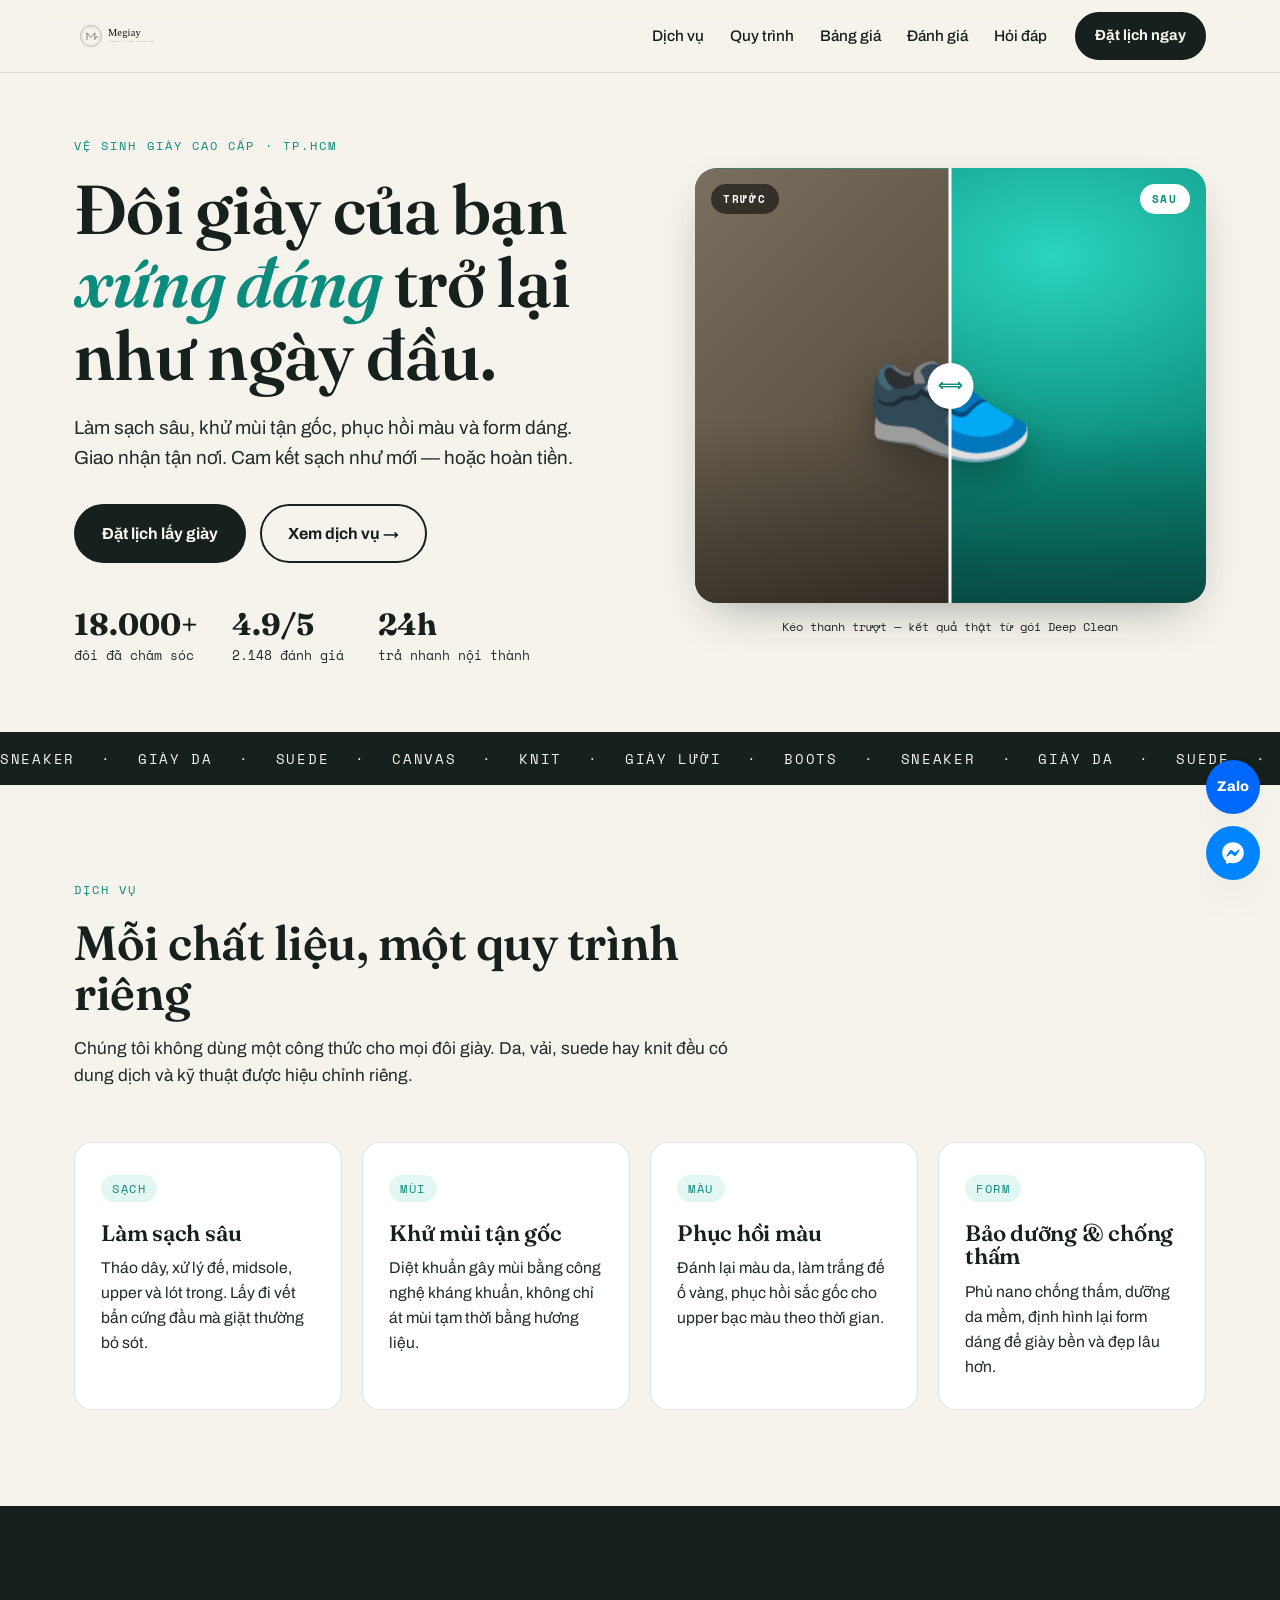
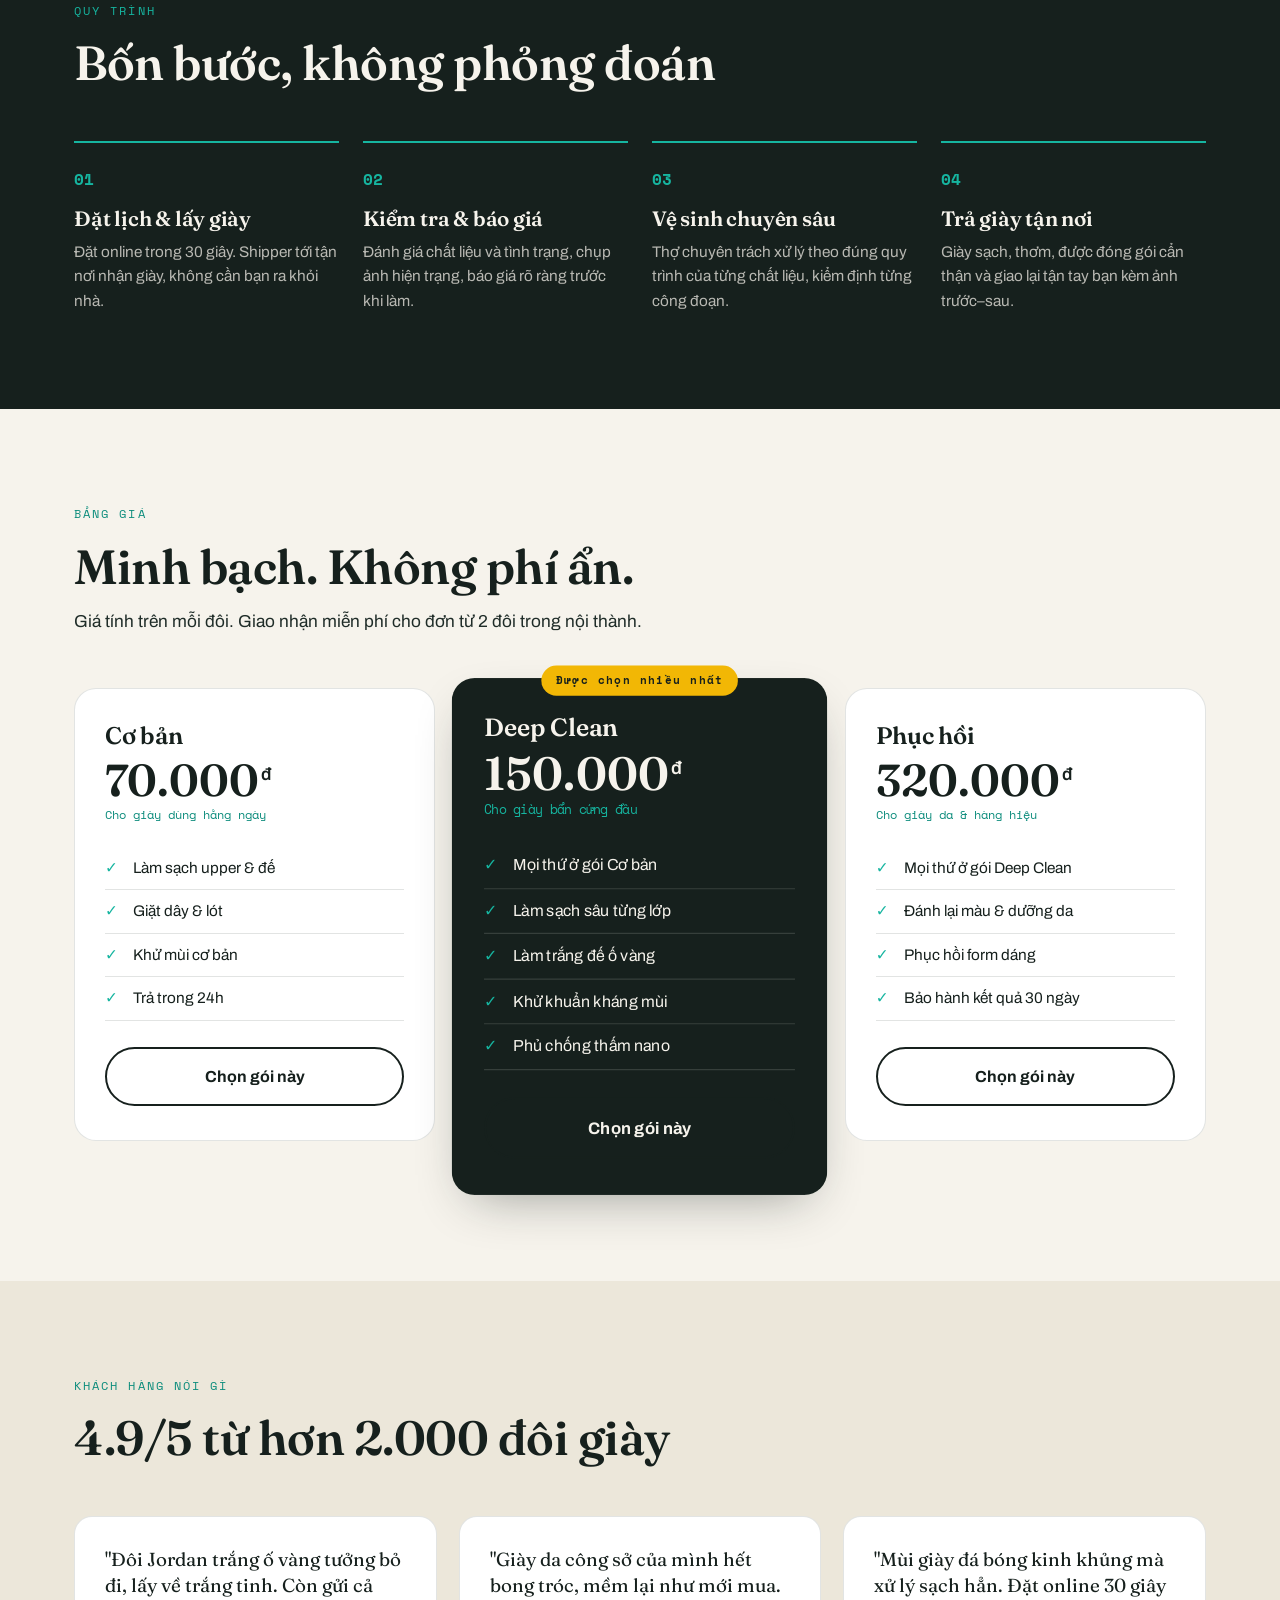
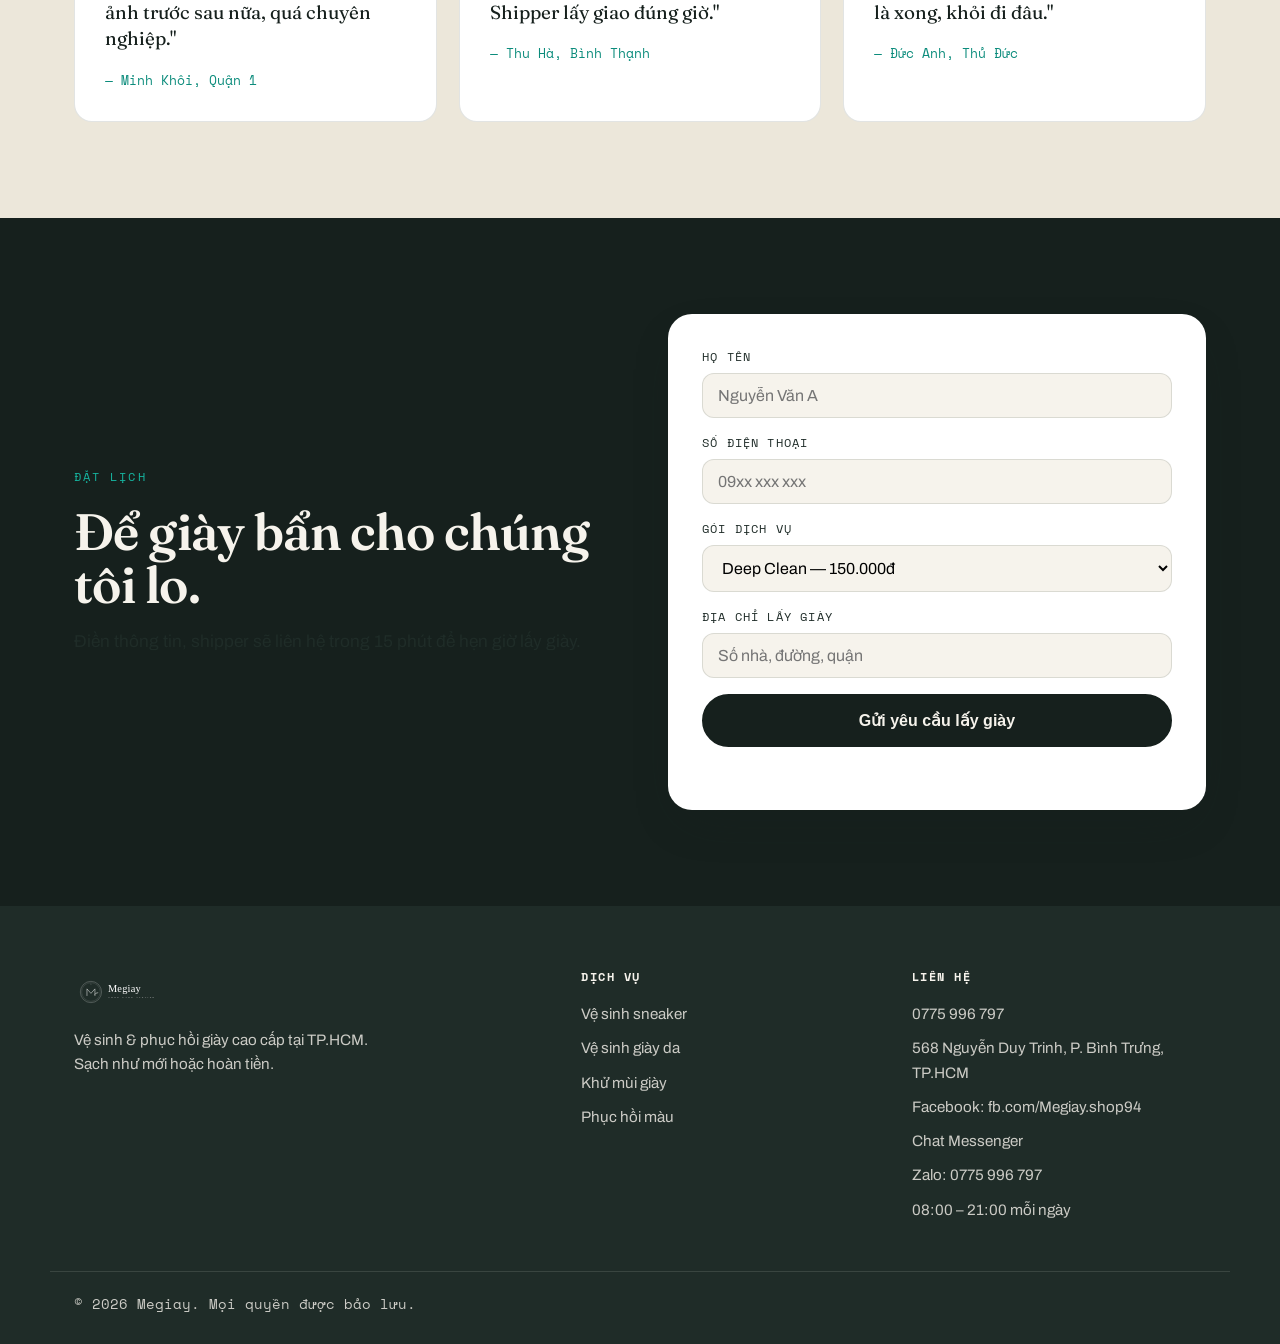
==== index.html @ 6dc3ee43 "Add GA4 tracking with contact and lead events" ====
<!DOCTYPE html>
<html lang="vi">
<head>
<meta charset="UTF-8">
<meta name="viewport" content="width=device-width, initial-scale=1.0">

<!-- Google Analytics 4 -->
<script async src="https://www.googletagmanager.com/gtag/js?id=G-E467NPGTGD"></script>
<script>
  window.dataLayer = window.dataLayer || [];
  function gtag(){dataLayer.push(arguments);}
  gtag('js', new Date());
  gtag('config', 'G-E467NPGTGD');
</script>

<!-- Primary SEO -->
<title>Megiay — Dịch Vụ Vệ Sinh Giày Cao Cấp tại TP.HCM | Sạch Như Mới</title>
<meta name="description" content="Dịch vụ vệ sinh giày sneaker, giày da, giày lười chuyên nghiệp tại TP.HCM. Làm sạch sâu, khử mùi, phục hồi màu, bảo dưỡng. Nhận giao tận nơi, cam kết sạch như mới hoặc hoàn tiền.">
<meta name="keywords" content="vệ sinh giày, giặt giày, vệ sinh giày sneaker, làm sạch giày da, vệ sinh giày tphcm, giặt giày tận nơi, phục hồi giày, khử mùi giày">
<meta name="robots" content="index, follow, max-image-preview:large">
<meta name="author" content="Megiay">
<link rel="canonical" href="https://megiay.vn/">
<link rel="icon" type="image/png" sizes="32x32" href="favicon-32.png">
<link rel="apple-touch-icon" sizes="180x180" href="favicon-180.png">

<!-- Open Graph -->
<meta property="og:type" content="website">
<meta property="og:locale" content="vi_VN">
<meta property="og:site_name" content="Megiay">
<meta property="og:title" content="Megiay — Vệ Sinh Giày Cao Cấp tại TP.HCM">
<meta property="og:description" content="Làm sạch sâu, khử mùi, phục hồi màu giày. Nhận & giao tận nơi. Cam kết sạch như mới hoặc hoàn tiền.">
<meta property="og:url" content="https://megiay.vn/">
<meta property="og:image" content="https://megiay.vn/images/og-cover.jpg">

<!-- Twitter -->
<meta name="twitter:card" content="summary_large_image">
<meta name="twitter:title" content="Megiay — Vệ Sinh Giày Cao Cấp">
<meta name="twitter:description" content="Làm sạch sâu, khử mùi, phục hồi màu giày tại TP.HCM. Sạch như mới hoặc hoàn tiền.">

<link rel="preconnect" href="https://fonts.googleapis.com">
<link rel="preconnect" href="https://fonts.gstatic.com" crossorigin>
<link href="https://fonts.googleapis.com/css2?family=Archivo:wght@400;500;600;700;800;900&family=Fraunces:opsz,wght@9..144,400;9..144,500;9..144,600;9..144,700&family=Space+Mono:wght@400;700&display=swap" rel="stylesheet">
<link rel="stylesheet" href="assets/css/style.css">

<!-- Structured Data: LocalBusiness -->
<script type="application/ld+json">
{
  "@context": "https://schema.org",
  "@type": "LocalBusiness",
  "name": "Megiay",
  "image": "https://megiay.vn/images/og-cover.jpg",
  "description": "Dịch vụ vệ sinh, làm sạch và phục hồi giày sneaker, giày da chuyên nghiệp tại TP.HCM.",
  "@id": "https://megiay.vn/",
  "url": "https://megiay.vn/",
  "telephone": "+84775996797",
  "priceRange": "₫₫",
  "address": {
    "@type": "PostalAddress",
    "streetAddress": "568 Nguyễn Duy Trinh, Phường Bình Trưng",
    "addressLocality": "TP. Hồ Chí Minh",
    "addressCountry": "VN"
  },
  "geo": { "@type": "GeoCoordinates", "latitude": 10.787894, "longitude": 106.776201 },
  "hasMap": "https://www.google.com/maps?q=10.787894,106.776201",
  "sameAs": ["https://www.facebook.com/Megiay.shop94", "https://zalo.me/0775996797"],
  "openingHoursSpecification": {
    "@type": "OpeningHoursSpecification",
    "dayOfWeek": ["Monday","Tuesday","Wednesday","Thursday","Friday","Saturday","Sunday"],
    "opens": "08:00", "closes": "21:00"
  },
  "aggregateRating": { "@type": "AggregateRating", "ratingValue": "4.9", "reviewCount": "2148" }
}
</script>
<!-- Structured Data: Services -->
<script type="application/ld+json">
{
  "@context": "https://schema.org",
  "@type": "Service",
  "serviceType": "Vệ sinh giày",
  "provider": { "@type": "LocalBusiness", "name": "Megiay" },
  "areaServed": { "@type": "City", "name": "TP. Hồ Chí Minh" },
  "hasOfferCatalog": {
    "@type": "OfferCatalog",
    "name": "Bảng dịch vụ vệ sinh giày",
    "itemListElement": [
      { "@type": "Offer", "itemOffered": { "@type": "Service", "name": "Vệ sinh cơ bản" }, "price": "70000", "priceCurrency": "VND" },
      { "@type": "Offer", "itemOffered": { "@type": "Service", "name": "Làm sạch sâu (Deep Clean)" }, "price": "150000", "priceCurrency": "VND" },
      { "@type": "Offer", "itemOffered": { "@type": "Service", "name": "Phục hồi & bảo dưỡng" }, "price": "320000", "priceCurrency": "VND" }
    ]
  }
}
</script>
<!-- Structured Data: FAQ -->
<script type="application/ld+json">
{
  "@context": "https://schema.org",
  "@type": "FAQPage",
  "mainEntity": [
    { "@type": "Question", "name": "Vệ sinh một đôi giày mất bao lâu?", "acceptedAnswer": { "@type": "Answer", "text": "Gói cơ bản hoàn thành trong 24 giờ. Làm sạch sâu và phục hồi cần 48–72 giờ tùy tình trạng giày." } },
    { "@type": "Question", "name": "Có nhận giao tận nơi không?", "acceptedAnswer": { "@type": "Answer", "text": "Có. Chúng tôi nhận và giao tận nơi trong nội thành TP.HCM, miễn phí cho đơn từ 2 đôi." } },
    { "@type": "Question", "name": "Giày da và giày vải có làm được không?", "acceptedAnswer": { "@type": "Answer", "text": "Được. Mỗi chất liệu có quy trình và dung dịch riêng: da, lộn, vải canvas, suede, knit." } }
  ]
}
</script>
</head>
<body>

<a class="skip-link" href="#main">Bỏ qua tới nội dung chính</a>

<header class="nav" id="top">
  <div class="wrap nav__inner">
    <a href="#top" class="brand" aria-label="Megiay trang chủ">
      <img src="assets/logo/megiay-horizontal-transparent.svg" alt="Megiay" class="brand__logo">
    </a>
    <nav class="nav__links" aria-label="Điều hướng chính">
      <a href="#services">Dịch vụ</a>
      <a href="#process">Quy trình</a>
      <a href="#pricing">Bảng giá</a>
      <a href="#reviews">Đánh giá</a>
      <a href="#faq">Hỏi đáp</a>
    </nav>
    <a href="#book" class="btn btn--sm">Đặt lịch ngay</a>
  </div>
</header>

<main id="main">

<!-- HERO -->
<section class="hero">
  <div class="wrap hero__grid">
    <div class="hero__copy">
      <p class="eyebrow">Vệ sinh giày cao cấp · TP.HCM</p>
      <h1>Đôi giày của bạn<br><em>xứng đáng</em> trở lại<br>như ngày đầu.</h1>
      <p class="lede">Làm sạch sâu, khử mùi tận gốc, phục hồi màu và form dáng. Giao nhận tận nơi. Cam kết sạch như mới — hoặc hoàn tiền.</p>
      <div class="hero__cta">
        <a href="#book" class="btn">Đặt lịch lấy giày</a>
        <a href="#services" class="btn btn--ghost">Xem dịch vụ →</a>
      </div>
      <ul class="hero__stats">
        <li><strong>18.000+</strong><span>đôi đã chăm sóc</span></li>
        <li><strong>4.9/5</strong><span>2.148 đánh giá</span></li>
        <li><strong>24h</strong><span>trả nhanh nội thành</span></li>
      </ul>
    </div>

    <figure class="ba" aria-label="So sánh giày trước và sau khi vệ sinh">
      <div class="ba__stage" id="ba">
        <div class="ba__after" aria-hidden="true"><span class="ba__tag ba__tag--after">SAU</span></div>
        <div class="ba__before" id="baBefore" aria-hidden="true"><span class="ba__tag ba__tag--before">TRƯỚC</span></div>
        <div class="ba__handle" id="baHandle"><span></span></div>
        <input class="ba__range" id="baRange" type="range" min="0" max="100" value="50" aria-label="Kéo để so sánh trước và sau">
      </div>
      <figcaption>Kéo thanh trượt — kết quả thật từ gói Deep Clean</figcaption>
    </figure>
  </div>
  <div class="marquee" aria-hidden="true">
    <div class="marquee__track">
      <span>SNEAKER</span><span>·</span><span>GIÀY DA</span><span>·</span><span>SUEDE</span><span>·</span><span>CANVAS</span><span>·</span><span>KNIT</span><span>·</span><span>GIÀY LƯỜI</span><span>·</span><span>BOOTS</span><span>·</span>
      <span>SNEAKER</span><span>·</span><span>GIÀY DA</span><span>·</span><span>SUEDE</span><span>·</span><span>CANVAS</span><span>·</span><span>KNIT</span><span>·</span><span>GIÀY LƯỜI</span><span>·</span><span>BOOTS</span><span>·</span>
    </div>
  </div>
</section>

<!-- SERVICES -->
<section class="block" id="services">
  <div class="wrap">
    <header class="block__head">
      <p class="eyebrow">Dịch vụ</p>
      <h2>Mỗi chất liệu, một quy trình riêng</h2>
      <p class="block__sub">Chúng tôi không dùng một công thức cho mọi đôi giày. Da, vải, suede hay knit đều có dung dịch và kỹ thuật được hiệu chỉnh riêng.</p>
    </header>
    <div class="cards">
      <article class="card">
        <span class="card__no">Sạch</span>
        <h3>Làm sạch sâu</h3>
        <p>Tháo dây, xử lý đế, midsole, upper và lót trong. Lấy đi vết bẩn cứng đầu mà giặt thường bỏ sót.</p>
      </article>
      <article class="card">
        <span class="card__no">Mùi</span>
        <h3>Khử mùi tận gốc</h3>
        <p>Diệt khuẩn gây mùi bằng công nghệ kháng khuẩn, không chỉ át mùi tạm thời bằng hương liệu.</p>
      </article>
      <article class="card">
        <span class="card__no">Màu</span>
        <h3>Phục hồi màu</h3>
        <p>Đánh lại màu da, làm trắng đế ố vàng, phục hồi sắc gốc cho upper bạc màu theo thời gian.</p>
      </article>
      <article class="card">
        <span class="card__no">Form</span>
        <h3>Bảo dưỡng & chống thấm</h3>
        <p>Phủ nano chống thấm, dưỡng da mềm, định hình lại form dáng để giày bền và đẹp lâu hơn.</p>
      </article>
    </div>
  </div>
</section>

<!-- PROCESS -->
<section class="block block--ink" id="process">
  <div class="wrap">
    <header class="block__head">
      <p class="eyebrow eyebrow--light">Quy trình</p>
      <h2>Bốn bước, không phỏng đoán</h2>
    </header>
    <ol class="steps">
      <li class="step"><span class="step__n">01</span><h3>Đặt lịch & lấy giày</h3><p>Đặt online trong 30 giây. Shipper tới tận nơi nhận giày, không cần bạn ra khỏi nhà.</p></li>
      <li class="step"><span class="step__n">02</span><h3>Kiểm tra & báo giá</h3><p>Đánh giá chất liệu và tình trạng, chụp ảnh hiện trạng, báo giá rõ ràng trước khi làm.</p></li>
      <li class="step"><span class="step__n">03</span><h3>Vệ sinh chuyên sâu</h3><p>Thợ chuyên trách xử lý theo đúng quy trình của từng chất liệu, kiểm định từng công đoạn.</p></li>
      <li class="step"><span class="step__n">04</span><h3>Trả giày tận nơi</h3><p>Giày sạch, thơm, được đóng gói cẩn thận và giao lại tận tay bạn kèm ảnh trước–sau.</p></li>
    </ol>
  </div>
</section>

<!-- PRICING -->
<section class="block" id="pricing">
  <div class="wrap">
    <header class="block__head">
      <p class="eyebrow">Bảng giá</p>
      <h2>Minh bạch. Không phí ẩn.</h2>
      <p class="block__sub">Giá tính trên mỗi đôi. Giao nhận miễn phí cho đơn từ 2 đôi trong nội thành.</p>
    </header>
    <div class="plans">
      <article class="plan">
        <h3>Cơ bản</h3>
        <p class="plan__price">70.000<span>đ</span></p>
        <p class="plan__for">Cho giày dùng hằng ngày</p>
        <ul>
          <li>Làm sạch upper & đế</li>
          <li>Giặt dây & lót</li>
          <li>Khử mùi cơ bản</li>
          <li>Trả trong 24h</li>
        </ul>
        <a href="#book" class="btn btn--ghost btn--full">Chọn gói này</a>
      </article>
      <article class="plan plan--featured">
        <span class="plan__badge">Được chọn nhiều nhất</span>
        <h3>Deep Clean</h3>
        <p class="plan__price">150.000<span>đ</span></p>
        <p class="plan__for">Cho giày bẩn cứng đầu</p>
        <ul>
          <li>Mọi thứ ở gói Cơ bản</li>
          <li>Làm sạch sâu từng lớp</li>
          <li>Làm trắng đế ố vàng</li>
          <li>Khử khuẩn kháng mùi</li>
          <li>Phủ chống thấm nano</li>
        </ul>
        <a href="#book" class="btn btn--full">Chọn gói này</a>
      </article>
      <article class="plan">
        <h3>Phục hồi</h3>
        <p class="plan__price">320.000<span>đ</span></p>
        <p class="plan__for">Cho giày da & hàng hiệu</p>
        <ul>
          <li>Mọi thứ ở gói Deep Clean</li>
          <li>Đánh lại màu & dưỡng da</li>
          <li>Phục hồi form dáng</li>
          <li>Bảo hành kết quả 30 ngày</li>
        </ul>
        <a href="#book" class="btn btn--ghost btn--full">Chọn gói này</a>
      </article>
    </div>
  </div>
</section>

<!-- REVIEWS -->
<section class="block block--soft" id="reviews">
  <div class="wrap">
    <header class="block__head">
      <p class="eyebrow">Khách hàng nói gì</p>
      <h2>4.9/5 từ hơn 2.000 đôi giày</h2>
    </header>
    <div class="quotes">
      <blockquote class="quote">
        <p>"Đôi Jordan trắng ố vàng tưởng bỏ đi, lấy về trắng tinh. Còn gửi cả ảnh trước sau nữa, quá chuyên nghiệp."</p>
        <footer>— Minh Khôi, Quận 1</footer>
      </blockquote>
      <blockquote class="quote">
        <p>"Giày da công sở của mình hết bong tróc, mềm lại như mới mua. Shipper lấy giao đúng giờ."</p>
        <footer>— Thu Hà, Bình Thạnh</footer>
      </blockquote>
      <blockquote class="quote">
        <p>"Mùi giày đá bóng kinh khủng mà xử lý sạch hẳn. Đặt online 30 giây là xong, khỏi đi đâu."</p>
        <footer>— Đức Anh, Thủ Đức</footer>
      </blockquote>
    </div>
  </div>
</section>

<!-- BOOK / CTA -->
<section class="block book" id="book">
  <div class="wrap book__inner">
    <div class="book__copy">
      <p class="eyebrow eyebrow--light">Đặt lịch</p>
      <h2>Để giày bẩn cho chúng tôi lo.</h2>
      <p class="block__sub">Điền thông tin, shipper sẽ liên hệ trong 15 phút để hẹn giờ lấy giày.</p>
    </div>
    <form class="book__form" id="bookForm" novalidate>
      <div class="field">
        <label for="name">Họ tên</label>
        <input id="name" name="name" type="text" required autocomplete="name" placeholder="Nguyễn Văn A">
      </div>
      <div class="field">
        <label for="phone">Số điện thoại</label>
        <input id="phone" name="phone" type="tel" required autocomplete="tel" placeholder="09xx xxx xxx">
      </div>
      <div class="field">
        <label for="service">Gói dịch vụ</label>
        <select id="service" name="service">
          <option>Cơ bản — 70.000đ</option>
          <option selected>Deep Clean — 150.000đ</option>
          <option>Phục hồi — 320.000đ</option>
          <option>Tư vấn thêm</option>
        </select>
      </div>
      <div class="field">
        <label for="addr">Địa chỉ lấy giày</label>
        <input id="addr" name="addr" type="text" autocomplete="street-address" placeholder="Số nhà, đường, quận">
      </div>
      <button class="btn btn--full" type="submit">Gửi yêu cầu lấy giày</button>
      <p class="book__note" id="formMsg" role="status"></p>
    </form>
  </div>
</section>

</main>

<footer class="foot">
  <div class="wrap foot__grid">
    <div>
      <a href="#top" class="brand brand--foot" aria-label="Megiay trang chủ">
        <img src="assets/logo/megiay-horizontal-dark-transparent.svg" alt="Megiay" class="brand__logo">
      </a>
      <p>Vệ sinh & phục hồi giày cao cấp tại TP.HCM. Sạch như mới hoặc hoàn tiền.</p>
    </div>
    <div>
      <h4>Dịch vụ</h4>
      <a href="#services">Vệ sinh sneaker</a>
      <a href="#services">Vệ sinh giày da</a>
      <a href="#services">Khử mùi giày</a>
      <a href="#services">Phục hồi màu</a>
    </div>
    <div>
      <h4>Liên hệ</h4>
      <a href="tel:+84775996797">0775 996 797</a>
      <a href="https://www.google.com/maps?q=10.787894,106.776201" target="_blank" rel="noopener">568 Nguyễn Duy Trinh, P. Bình Trưng, TP.HCM</a>
      <a href="https://www.facebook.com/Megiay.shop94" target="_blank" rel="noopener">Facebook: fb.com/Megiay.shop94</a>
      <a href="https://m.me/Megiay.shop94" target="_blank" rel="noopener">Chat Messenger</a>
      <a href="https://zalo.me/0775996797" target="_blank" rel="noopener">Zalo: 0775 996 797</a>
      <span class="foot__hours">08:00 – 21:00 mỗi ngày</span>
    </div>
  </div>
  <div class="wrap foot__bar"><p>© 2026 Megiay. Mọi quyền được bảo lưu.</p></div>
</footer>

<!-- Floating contact buttons -->
<div class="floats" aria-label="Kênh liên hệ nhanh">
  <a href="https://zalo.me/0775996797" class="float-btn float-btn--zalo" target="_blank" rel="noopener" aria-label="Chat với chúng tôi qua Zalo">
    <span class="float-btn__word" aria-hidden="true">Zalo</span>
  </a>
  <a href="https://m.me/Megiay.shop94" class="float-btn float-btn--msgr" target="_blank" rel="noopener" aria-label="Chat với chúng tôi qua Facebook Messenger">
    <svg viewBox="0 0 24 24" width="26" height="26" fill="currentColor" aria-hidden="true">
      <path d="M12 2C6.36 2 2 6.13 2 11.7c0 2.91 1.19 5.44 3.14 7.17.16.15.26.35.27.57l.05 1.78c.02.57.6.94 1.12.71l1.98-.87c.17-.08.36-.09.53-.04.91.25 1.88.38 2.91.38 5.64 0 10-4.13 10-9.7S17.64 2 12 2zm6 7.46-2.94 4.66c-.47.74-1.47.93-2.17.4l-2.34-1.75a.6.6 0 0 0-.72 0l-3.16 2.4c-.42.32-.97-.18-.69-.63l2.94-4.66c.47-.74 1.47-.93 2.17-.4l2.34 1.75c.21.16.51.16.72 0l3.16-2.4c.42-.32.97.18.69.63z"/>
    </svg>
  </a>
</div>

<script src="assets/js/main.js"></script>
</body>
</html>
---- assets/css/style.css ----
:root{
  --ink:#16201d;        /* deep pine ink */
  --ink-2:#1f2c28;
  --paper:#f6f3ec;      /* warm off-white */
  --paper-2:#ece7da;
  --foam:#16b5a0;       /* cleanser teal-green */
  --foam-deep:#0c8c7c;
  --citrus:#f2b705;     /* accent pop */
  --line:rgba(22,32,29,.12);
  --shadow:0 18px 50px -20px rgba(22,32,29,.45);
  --maxw:1180px;
}
*{box-sizing:border-box;margin:0;padding:0}
html{scroll-behavior:smooth}
body{
  background:var(--paper);color:var(--ink);
  font-family:"Archivo",system-ui,sans-serif;
  font-size:18px;line-height:1.6;-webkit-font-smoothing:antialiased;
}
h1,h2,h3,h4{font-family:"Fraunces",Georgia,serif;line-height:1.05;letter-spacing:-.01em;font-weight:600}
em{font-style:italic;color:var(--foam-deep)}
a{color:inherit;text-decoration:none}
.wrap{max-width:var(--maxw);margin:0 auto;padding:0 24px}
.eyebrow{font-family:"Space Mono",monospace;text-transform:uppercase;letter-spacing:.18em;font-size:.72rem;color:var(--foam-deep);margin-bottom:18px}
.eyebrow--light{color:var(--foam)}
.skip-link{position:absolute;left:-999px}
.skip-link:focus{left:16px;top:16px;background:var(--ink);color:#fff;padding:10px 16px;border-radius:8px;z-index:200}

/* Buttons */
.btn{display:inline-flex;align-items:center;justify-content:center;gap:.4em;
  background:var(--ink);color:var(--paper);font-weight:700;font-size:1rem;
  padding:15px 26px;border-radius:100px;border:2px solid var(--ink);cursor:pointer;
  transition:transform .15s ease,background .2s ease,color .2s ease}
.btn:hover{transform:translateY(-2px);background:var(--foam-deep);border-color:var(--foam-deep)}
.btn--ghost{background:transparent;color:var(--ink)}
.btn--ghost:hover{background:var(--ink);color:var(--paper);border-color:var(--ink)}
.btn--sm{padding:10px 18px;font-size:.92rem}
.btn--full{width:100%}
.btn:focus-visible,a:focus-visible,input:focus-visible,select:focus-visible{outline:3px solid var(--citrus);outline-offset:2px}

/* Nav */
.nav{position:sticky;top:0;z-index:100;background:rgba(246,243,236,.85);backdrop-filter:blur(12px);border-bottom:1px solid var(--line)}
.nav__inner{display:flex;align-items:center;gap:28px;height:72px}
.brand{font-family:"Fraunces",serif;font-weight:700;font-size:1.35rem;display:flex;align-items:center;gap:.4em}
.brand__logo{height:34px;width:auto;display:block}
.nav__links{display:flex;gap:26px;margin-left:auto;font-weight:500;font-size:.96rem}
.nav__links a{position:relative;padding:4px 0}
.nav__links a::after{content:"";position:absolute;left:0;bottom:-2px;width:0;height:2px;background:var(--foam);transition:width .25s}
.nav__links a:hover::after{width:100%}

/* Hero */
.hero{padding:64px 0 0;overflow:hidden}
.hero__grid{display:grid;grid-template-columns:1.05fr .95fr;gap:56px;align-items:center}
.hero h1{font-size:clamp(2.6rem,5.4vw,4.6rem);font-weight:600}
.lede{font-size:1.18rem;margin:22px 0 30px;max-width:46ch;color:var(--ink-2)}
.hero__cta{display:flex;gap:14px;flex-wrap:wrap}
.hero__stats{list-style:none;display:flex;gap:34px;margin-top:46px;flex-wrap:wrap}
.hero__stats strong{font-family:"Fraunces",serif;font-size:1.9rem;display:block;line-height:1}
.hero__stats span{font-size:.82rem;color:var(--ink-2);font-family:"Space Mono",monospace}

/* Before / After */
.ba{margin:0}
.ba__stage{position:relative;width:100%;aspect-ratio:4/3.4;border-radius:22px;overflow:hidden;box-shadow:var(--shadow);user-select:none}
.ba__before,.ba__after{position:absolute;inset:0;background-size:cover;background-position:center}
.ba__after{background:
  radial-gradient(120% 90% at 70% 20%,#2bd4bd 0%,#0c8c7c 55%,#0a6b60 100%);}
.ba__before{width:100%;clip-path:inset(0 50% 0 0);background:
  linear-gradient(135deg,#7a6f5e 0%,#534a3d 60%,#3a342b 100%)}
.ba__after::before,.ba__before::before{
  content:"";position:absolute;inset:auto 0 0 0;height:42%;
  background:linear-gradient(to top,rgba(0,0,0,.35),transparent)}
/* sneaker silhouette */
.ba__after::after,.ba__before::after{
  content:"👟";position:absolute;left:50%;top:50%;transform:translate(-50%,-50%);font-size:140px;filter:drop-shadow(0 14px 18px rgba(0,0,0,.3))}
.ba__before::after{filter:grayscale(.7) brightness(.7) drop-shadow(0 14px 18px rgba(0,0,0,.3))}
.ba__tag{position:absolute;top:16px;font-family:"Space Mono",monospace;font-size:.7rem;letter-spacing:.16em;padding:6px 12px;border-radius:100px;z-index:3;font-weight:700}
.ba__tag--before{left:16px;background:rgba(0,0,0,.55);color:#fff}
.ba__tag--after{right:16px;background:#fff;color:var(--foam-deep)}
.ba__handle{position:absolute;top:0;bottom:0;left:50%;width:3px;background:#fff;transform:translateX(-50%);z-index:4;pointer-events:none}
.ba__handle span{position:absolute;top:50%;left:50%;transform:translate(-50%,-50%);width:46px;height:46px;border-radius:50%;background:#fff;box-shadow:var(--shadow);display:grid;place-items:center}
.ba__handle span::before{content:"⟺";color:var(--foam-deep);font-size:1.1rem;font-weight:700}
.ba__range{position:absolute;inset:0;width:100%;height:100%;opacity:0;cursor:ew-resize;z-index:5}
.ba figcaption{margin-top:14px;font-family:"Space Mono",monospace;font-size:.78rem;color:var(--ink-2);text-align:center}

/* Marquee */
.marquee{margin-top:64px;border-top:1px solid var(--line);border-bottom:1px solid var(--line);background:var(--ink);color:var(--paper);overflow:hidden;padding:14px 0}
.marquee__track{display:flex;gap:26px;white-space:nowrap;font-family:"Space Mono",monospace;letter-spacing:.12em;font-size:.9rem;animation:scroll 26s linear infinite;width:max-content}
.marquee__track span{color:var(--paper)}
@keyframes scroll{to{transform:translateX(-50%)}}

/* Blocks */
.block{padding:96px 0}
.block--ink{background:var(--ink);color:var(--paper)}
.block--soft{background:var(--paper-2)}
.block__head{max-width:660px;margin-bottom:52px}
.block__head h2{font-size:clamp(2rem,3.8vw,3rem)}
.block__sub{margin-top:16px;color:var(--ink-2);font-size:1.08rem}
.block--ink .block__sub{color:rgba(246,243,236,.7)}

/* Service cards */
.cards{display:grid;grid-template-columns:repeat(4,1fr);gap:20px}
.card{background:#fff;border:1px solid var(--line);border-radius:18px;padding:30px 26px;transition:transform .2s,box-shadow .2s}
.card:hover{transform:translateY(-6px);box-shadow:var(--shadow)}
.card__no{font-family:"Space Mono",monospace;font-size:.72rem;letter-spacing:.14em;text-transform:uppercase;color:var(--foam-deep);background:rgba(22,181,160,.12);padding:5px 11px;border-radius:100px}
.card h3{font-size:1.4rem;margin:20px 0 10px}
.card p{font-size:.98rem;color:var(--ink-2)}

/* Steps */
.steps{list-style:none;display:grid;grid-template-columns:repeat(4,1fr);gap:24px;counter-reset:s}
.step{border-top:2px solid var(--foam);padding-top:22px}
.step__n{font-family:"Space Mono",monospace;color:var(--foam);font-size:1rem;font-weight:700}
.step h3{font-size:1.3rem;margin:14px 0 10px;color:var(--paper)}
.step p{font-size:.96rem;color:rgba(246,243,236,.72)}

/* Pricing */
.plans{display:grid;grid-template-columns:repeat(3,1fr);gap:24px;align-items:start}
.plan{background:#fff;border:1px solid var(--line);border-radius:22px;padding:34px 30px;position:relative}
.plan--featured{background:var(--ink);color:var(--paper);transform:scale(1.04);box-shadow:var(--shadow)}
.plan__badge{position:absolute;top:-13px;left:50%;transform:translateX(-50%);background:var(--citrus);color:var(--ink);font-family:"Space Mono",monospace;font-size:.68rem;font-weight:700;letter-spacing:.1em;padding:6px 14px;border-radius:100px;white-space:nowrap}
.plan h3{font-size:1.5rem}
.plan__price{font-family:"Fraunces",serif;font-size:2.8rem;font-weight:600;margin:10px 0 2px;line-height:1}
.plan__price span{font-size:1.1rem;font-family:"Archivo";vertical-align:super;margin-left:2px}
.plan__for{font-family:"Space Mono",monospace;font-size:.78rem;color:var(--foam-deep);margin-bottom:22px}
.plan--featured .plan__for{color:var(--foam)}
.plan ul{list-style:none;margin-bottom:26px}
.plan li{padding:9px 0 9px 28px;position:relative;border-bottom:1px solid var(--line);font-size:.96rem}
.plan--featured li{border-color:rgba(246,243,236,.14)}
.plan li::before{content:"✓";position:absolute;left:0;color:var(--foam);font-weight:700}

/* Quotes */
.quotes{display:grid;grid-template-columns:repeat(3,1fr);gap:22px}
.quote{background:#fff;border:1px solid var(--line);border-radius:18px;padding:30px}
.quote p{font-family:"Fraunces",serif;font-size:1.18rem;line-height:1.4;margin-bottom:18px}
.quote footer{font-family:"Space Mono",monospace;font-size:.8rem;color:var(--foam-deep)}

/* Book */
.book{background:var(--ink);color:var(--paper)}
.book__inner{display:grid;grid-template-columns:1fr 1fr;gap:56px;align-items:center}
.book__copy h2{font-size:clamp(2rem,4vw,3.2rem)}
.book__form{background:#fff;color:var(--ink);border-radius:24px;padding:34px;display:grid;gap:16px;box-shadow:var(--shadow)}
.field{display:grid;gap:6px}
.field label{font-family:"Space Mono",monospace;font-size:.74rem;letter-spacing:.1em;text-transform:uppercase;color:var(--ink-2)}
.field input,.field select{padding:13px 15px;border:1.5px solid var(--line);border-radius:12px;font-size:1rem;font-family:inherit;background:var(--paper)}
.field input:focus,.field select:focus{border-color:var(--foam);background:#fff}
.book__note{font-family:"Space Mono",monospace;font-size:.82rem;color:var(--foam-deep);min-height:1em;text-align:center}

/* Footer */
.foot{background:var(--ink-2);color:rgba(246,243,236,.8);padding:64px 0 28px}
.foot__grid{display:grid;grid-template-columns:1.6fr 1fr 1fr;gap:36px}
.brand--foot{color:var(--paper);margin-bottom:14px}
.foot h4{color:var(--paper);font-family:"Space Mono",monospace;font-size:.78rem;letter-spacing:.12em;text-transform:uppercase;margin-bottom:14px;font-weight:700}
.foot__grid a{display:block;padding:5px 0;font-size:.95rem;transition:color .2s}
.foot__grid a:hover{color:var(--foam)}
.foot__grid p{font-size:.95rem;max-width:34ch}
.foot__bar{border-top:1px solid rgba(246,243,236,.12);margin-top:44px;padding-top:22px;font-size:.85rem;font-family:"Space Mono",monospace}
.foot__hours{display:block;padding:5px 0;font-size:.95rem}

/* Floating contact buttons (Zalo + Messenger) */
.floats{position:fixed;right:20px;bottom:20px;z-index:150;display:flex;flex-direction:column;gap:12px}
.float-btn{
  display:grid;place-items:center;width:54px;height:54px;
  color:#fff;border-radius:50%;box-shadow:var(--shadow);
  transition:transform .2s,box-shadow .2s}
.float-btn:hover{transform:translateY(-3px);box-shadow:0 18px 40px -12px rgba(0,0,0,.4)}
.float-btn--msgr{background:#0084ff}
.float-btn--zalo{background:#0068ff}
.float-btn__word{font-family:"Archivo",sans-serif;font-weight:800;font-size:.88rem;letter-spacing:.01em;color:#fff}

/* Responsive */
@media(max-width:900px){
  .hero__grid,.book__inner{grid-template-columns:1fr;gap:38px}
  .cards,.steps,.plans,.quotes,.foot__grid{grid-template-columns:1fr 1fr}
  .nav__links{display:none}
  .plan--featured{transform:none}
}
@media(max-width:560px){
  body{font-size:17px}
  .cards,.steps,.plans,.quotes,.foot__grid{grid-template-columns:1fr}
  .hero__stats{gap:24px}
  .block{padding:64px 0}
}
@media(prefers-reduced-motion:reduce){
  *{animation:none!important;scroll-behavior:auto!important;transition:none!important}
}
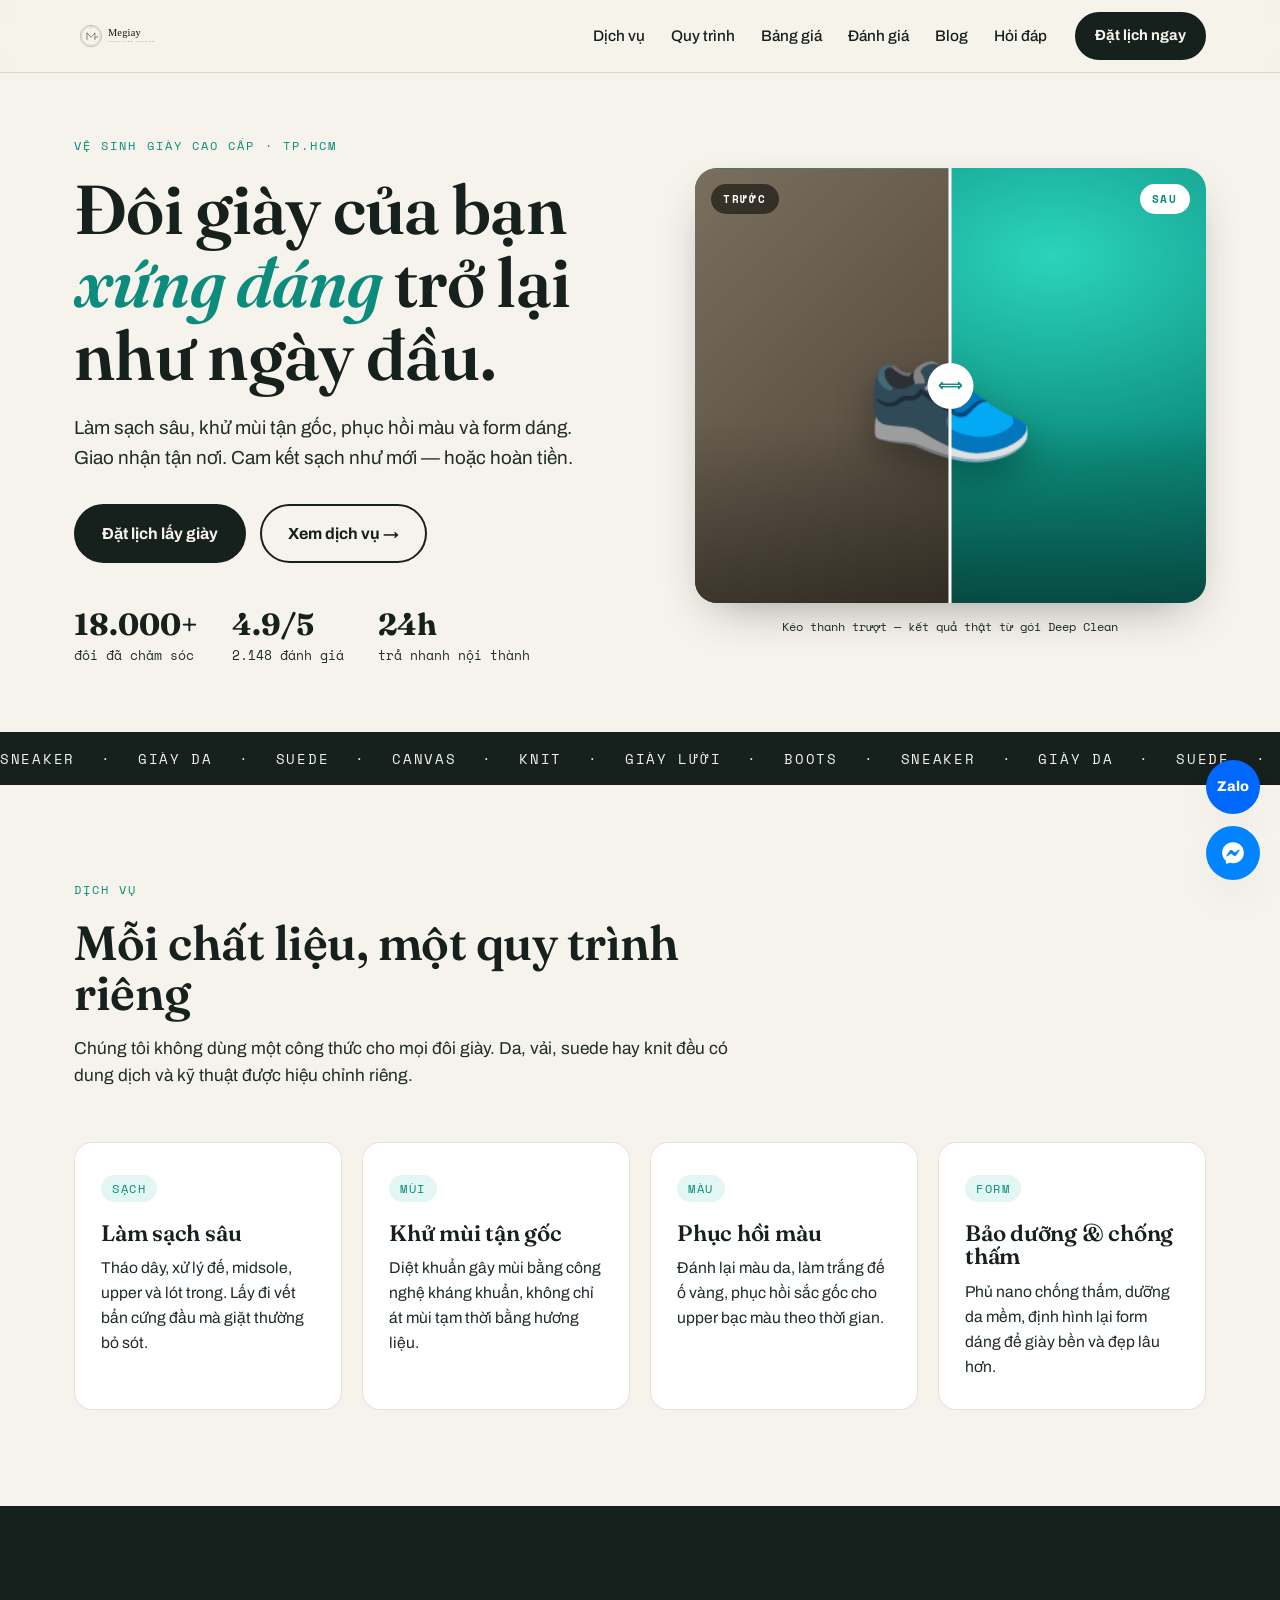
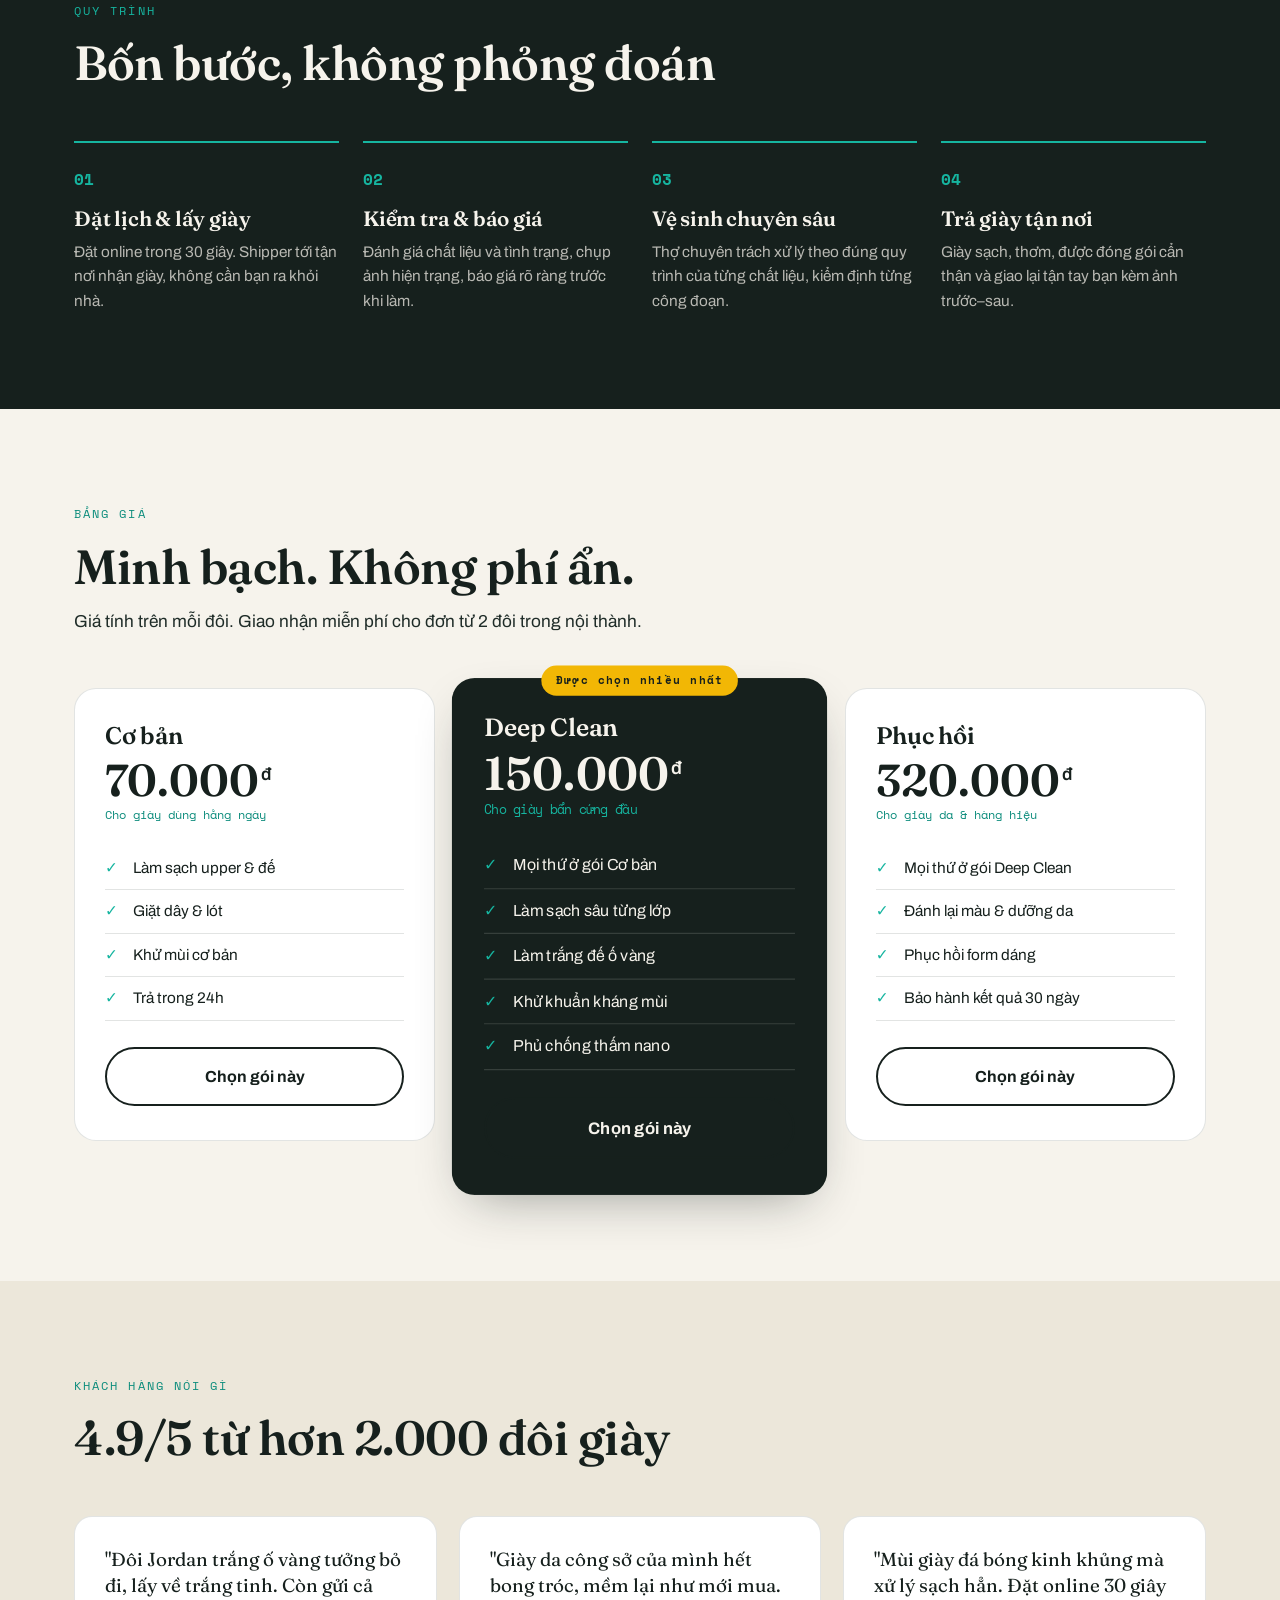
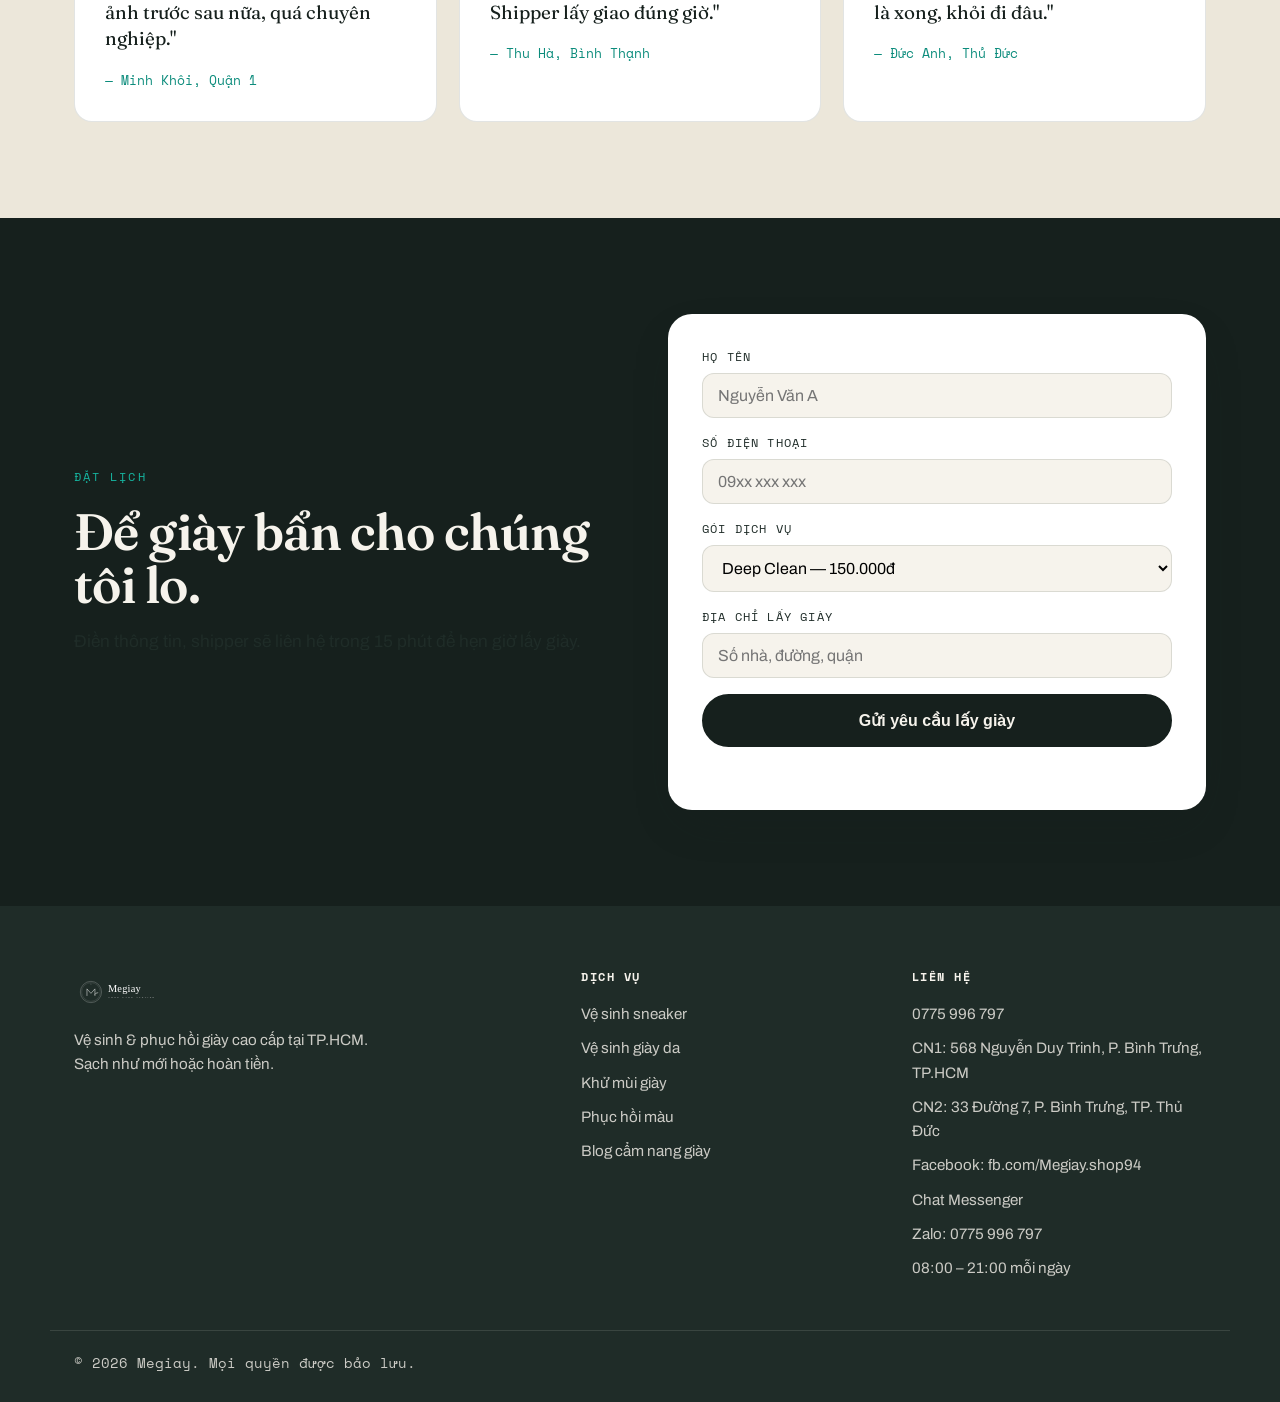
==== commit e6397e91: "Add Thu Duc branch, SEO blog, and Telegram approval automation - Add branch #2 (33 Duong 7, P. Binh " ====
--- a/index.html
+++ b/index.html
@@ -71,6 +71,33 @@
   "aggregateRating": { "@type": "AggregateRating", "ratingValue": "4.9", "reviewCount": "2148" }
 }
 </script>
+<!-- Structured Data: LocalBusiness — Chi nhánh Thủ Đức -->
+<script type="application/ld+json">
+{
+  "@context": "https://schema.org",
+  "@type": "LocalBusiness",
+  "name": "Megiay — Chi nhánh Thủ Đức",
+  "image": "https://megiay.vn/images/og-cover.jpg",
+  "description": "Chi nhánh vệ sinh, làm sạch và phục hồi giày Megiay tại TP. Thủ Đức.",
+  "@id": "https://megiay.vn/#thuduc",
+  "url": "https://megiay.vn/",
+  "telephone": "+84775996797",
+  "priceRange": "₫₫",
+  "parentOrganization": { "@type": "Organization", "name": "Megiay", "@id": "https://megiay.vn/" },
+  "address": {
+    "@type": "PostalAddress",
+    "streetAddress": "33 Đường 7, Phường Bình Trưng",
+    "addressLocality": "TP. Thủ Đức, TP. Hồ Chí Minh",
+    "addressCountry": "VN"
+  },
+  "hasMap": "https://www.google.com/maps/search/?api=1&query=33+%C4%90%C6%B0%E1%BB%9Dng+7,+Ph%C6%B0%E1%BB%9Dng+B%C3%ACnh+Tr%C6%B0ng,+Th%E1%BB%A7+%C4%90%E1%BB%A9c",
+  "openingHoursSpecification": {
+    "@type": "OpeningHoursSpecification",
+    "dayOfWeek": ["Monday","Tuesday","Wednesday","Thursday","Friday","Saturday","Sunday"],
+    "opens": "08:00", "closes": "21:00"
+  }
+}
+</script>
 <!-- Structured Data: Services -->
 <script type="application/ld+json">
 {
@@ -117,6 +144,7 @@
       <a href="#process">Quy trình</a>
       <a href="#pricing">Bảng giá</a>
       <a href="#reviews">Đánh giá</a>
+      <a href="blog/">Blog</a>
       <a href="#faq">Hỏi đáp</a>
     </nav>
     <a href="#book" class="btn btn--sm">Đặt lịch ngay</a>
@@ -337,11 +365,13 @@
       <a href="#services">Vệ sinh giày da</a>
       <a href="#services">Khử mùi giày</a>
       <a href="#services">Phục hồi màu</a>
+      <a href="blog/">Blog cẩm nang giày</a>
     </div>
     <div>
       <h4>Liên hệ</h4>
       <a href="tel:+84775996797">0775 996 797</a>
-      <a href="https://www.google.com/maps?q=10.787894,106.776201" target="_blank" rel="noopener">568 Nguyễn Duy Trinh, P. Bình Trưng, TP.HCM</a>
+      <a href="https://www.google.com/maps?q=10.787894,106.776201" target="_blank" rel="noopener">CN1: 568 Nguyễn Duy Trinh, P. Bình Trưng, TP.HCM</a>
+      <a href="https://www.google.com/maps/search/?api=1&query=33+%C4%90%C6%B0%E1%BB%9Dng+7,+Ph%C6%B0%E1%BB%9Dng+B%C3%ACnh+Tr%C6%B0ng,+Th%E1%BB%A7+%C4%90%E1%BB%A9c" target="_blank" rel="noopener">CN2: 33 Đường 7, P. Bình Trưng, TP. Thủ Đức</a>
       <a href="https://www.facebook.com/Megiay.shop94" target="_blank" rel="noopener">Facebook: fb.com/Megiay.shop94</a>
       <a href="https://m.me/Megiay.shop94" target="_blank" rel="noopener">Chat Messenger</a>
       <a href="https://zalo.me/0775996797" target="_blank" rel="noopener">Zalo: 0775 996 797</a>
--- a/assets/css/style.css
+++ b/assets/css/style.css
@@ -166,6 +166,53 @@
 .float-btn--zalo{background:#0068ff}
 .float-btn__word{font-family:"Archivo",sans-serif;font-weight:800;font-size:.88rem;letter-spacing:.01em;color:#fff}
 
+/* ============ BLOG ============ */
+.breadcrumb{font-family:"Space Mono",monospace;font-size:.78rem;letter-spacing:.06em;color:var(--ink-2);padding:22px 0 0}
+.breadcrumb a{color:var(--foam-deep)}
+.breadcrumb a:hover{text-decoration:underline}
+
+/* Blog listing header */
+.blog-hero{padding:40px 0 8px}
+.blog-hero h1{font-size:clamp(2.2rem,4.6vw,3.6rem);font-weight:600;max-width:16ch}
+.blog-hero .lede{margin-top:18px}
+
+/* Post grid */
+.posts{display:grid;grid-template-columns:repeat(3,1fr);gap:24px;padding:20px 0 0}
+.post-card{display:flex;flex-direction:column;background:#fff;border:1px solid var(--line);border-radius:18px;padding:28px 26px;transition:transform .2s,box-shadow .2s}
+.post-card:hover{transform:translateY(-6px);box-shadow:var(--shadow)}
+.post-card__meta{font-family:"Space Mono",monospace;font-size:.72rem;letter-spacing:.12em;text-transform:uppercase;color:var(--foam-deep)}
+.post-card h2{font-size:1.35rem;margin:14px 0 10px;line-height:1.18}
+.post-card p{font-size:.96rem;color:var(--ink-2);flex:1}
+.post-card__more{margin-top:18px;font-weight:700;color:var(--foam-deep)}
+.posts__empty{grid-column:1/-1;color:var(--ink-2);font-family:"Space Mono",monospace;font-size:.9rem}
+
+/* Article page */
+.article{max-width:760px;margin:0 auto;padding:12px 0 40px}
+.article__head{margin-bottom:36px}
+.article__meta{font-family:"Space Mono",monospace;font-size:.76rem;letter-spacing:.1em;text-transform:uppercase;color:var(--foam-deep);margin-bottom:14px}
+.article h1{font-size:clamp(2rem,4.4vw,3.1rem);font-weight:600;line-height:1.08}
+.article__lede{font-size:1.2rem;color:var(--ink-2);margin-top:20px;line-height:1.5}
+.prose>*+*{margin-top:22px}
+.prose h2{font-size:1.7rem;margin-top:44px}
+.prose h3{font-size:1.28rem;margin-top:32px}
+.prose p,.prose li{font-size:1.06rem;color:var(--ink-2);line-height:1.65}
+.prose ul,.prose ol{padding-left:24px}
+.prose li{margin-top:8px}
+.prose a{color:var(--foam-deep);text-decoration:underline}
+.prose strong{color:var(--ink)}
+.prose blockquote{border-left:3px solid var(--foam);padding:6px 0 6px 22px;font-family:"Fraunces",serif;font-size:1.2rem;color:var(--ink)}
+.prose img{max-width:100%;border-radius:14px}
+.article__cta{margin-top:48px;background:var(--paper-2);border:1px solid var(--line);border-radius:20px;padding:32px 28px;text-align:center}
+.article__cta h3{font-size:1.5rem;margin-bottom:10px}
+.article__cta p{color:var(--ink-2);margin-bottom:20px}
+
+@media(max-width:900px){
+  .posts{grid-template-columns:1fr 1fr}
+}
+@media(max-width:560px){
+  .posts{grid-template-columns:1fr}
+}
+
 /* Responsive */
 @media(max-width:900px){
   .hero__grid,.book__inner{grid-template-columns:1fr;gap:38px}
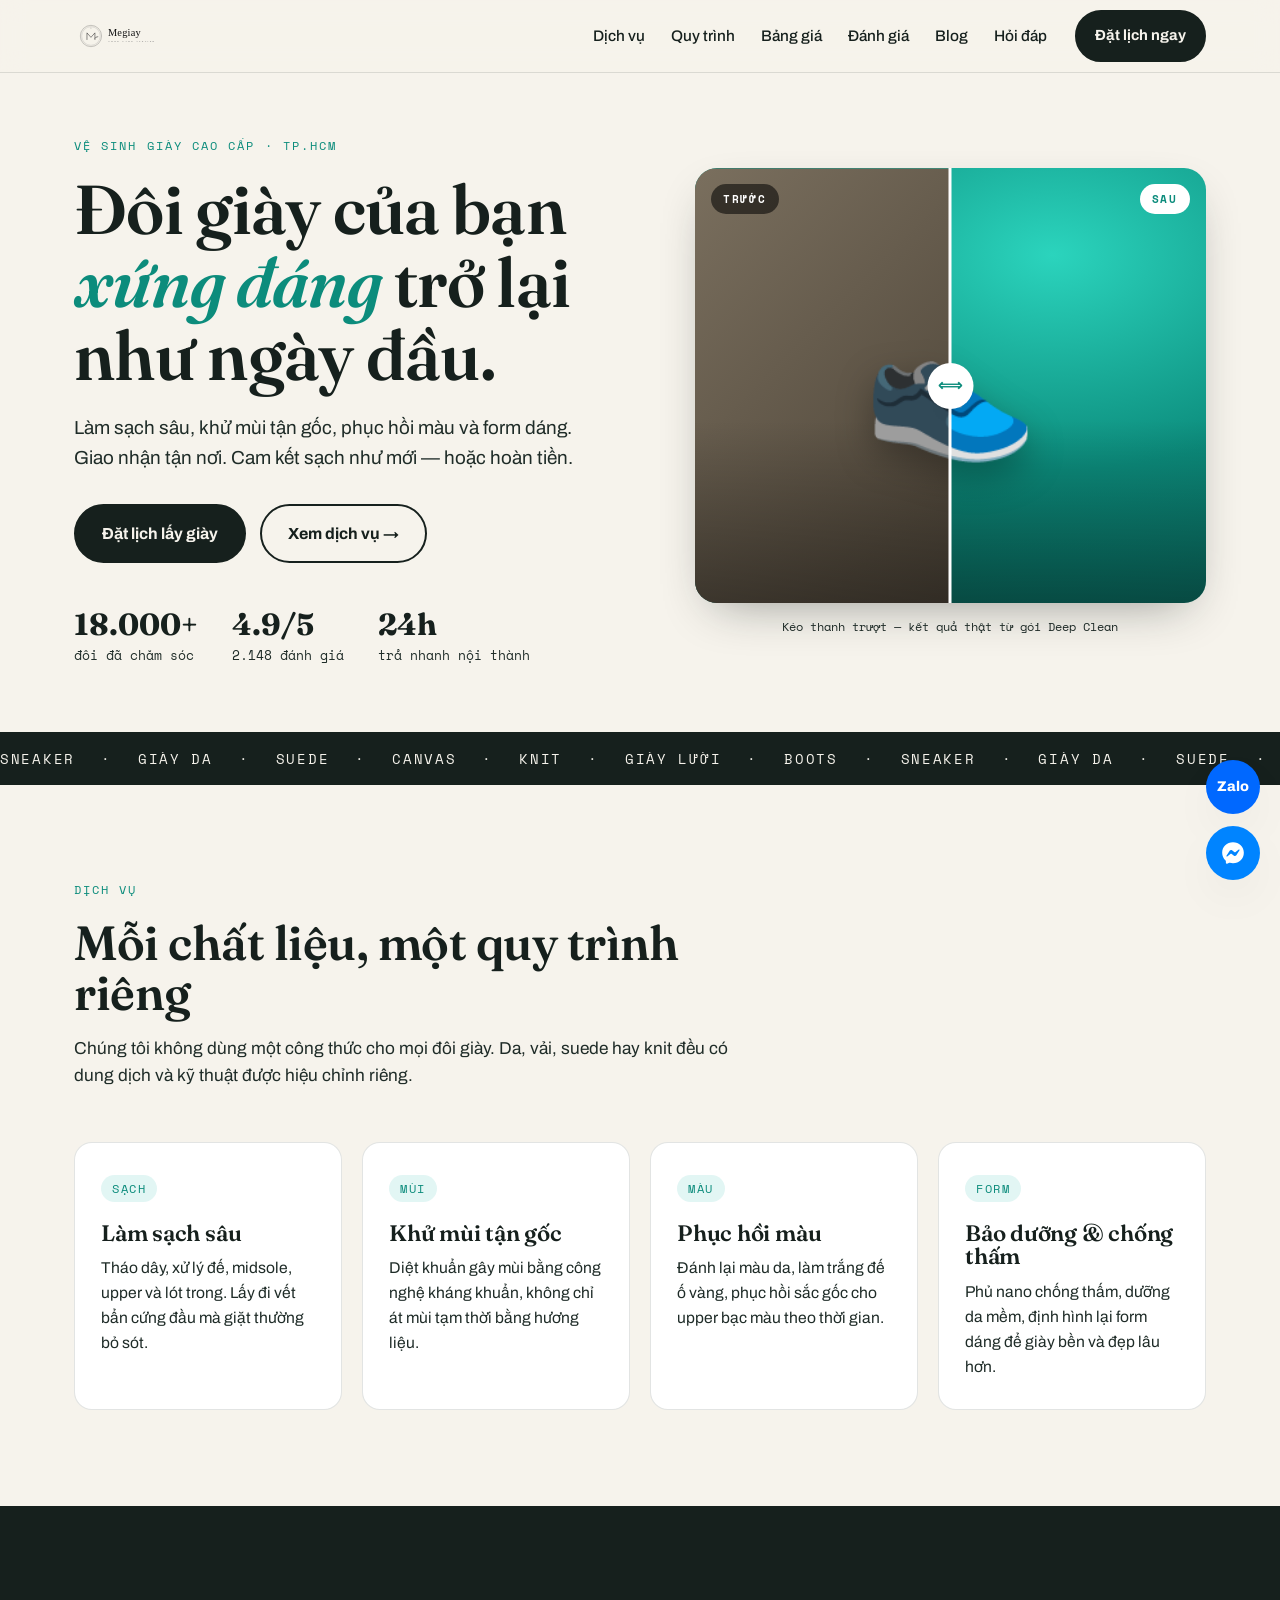
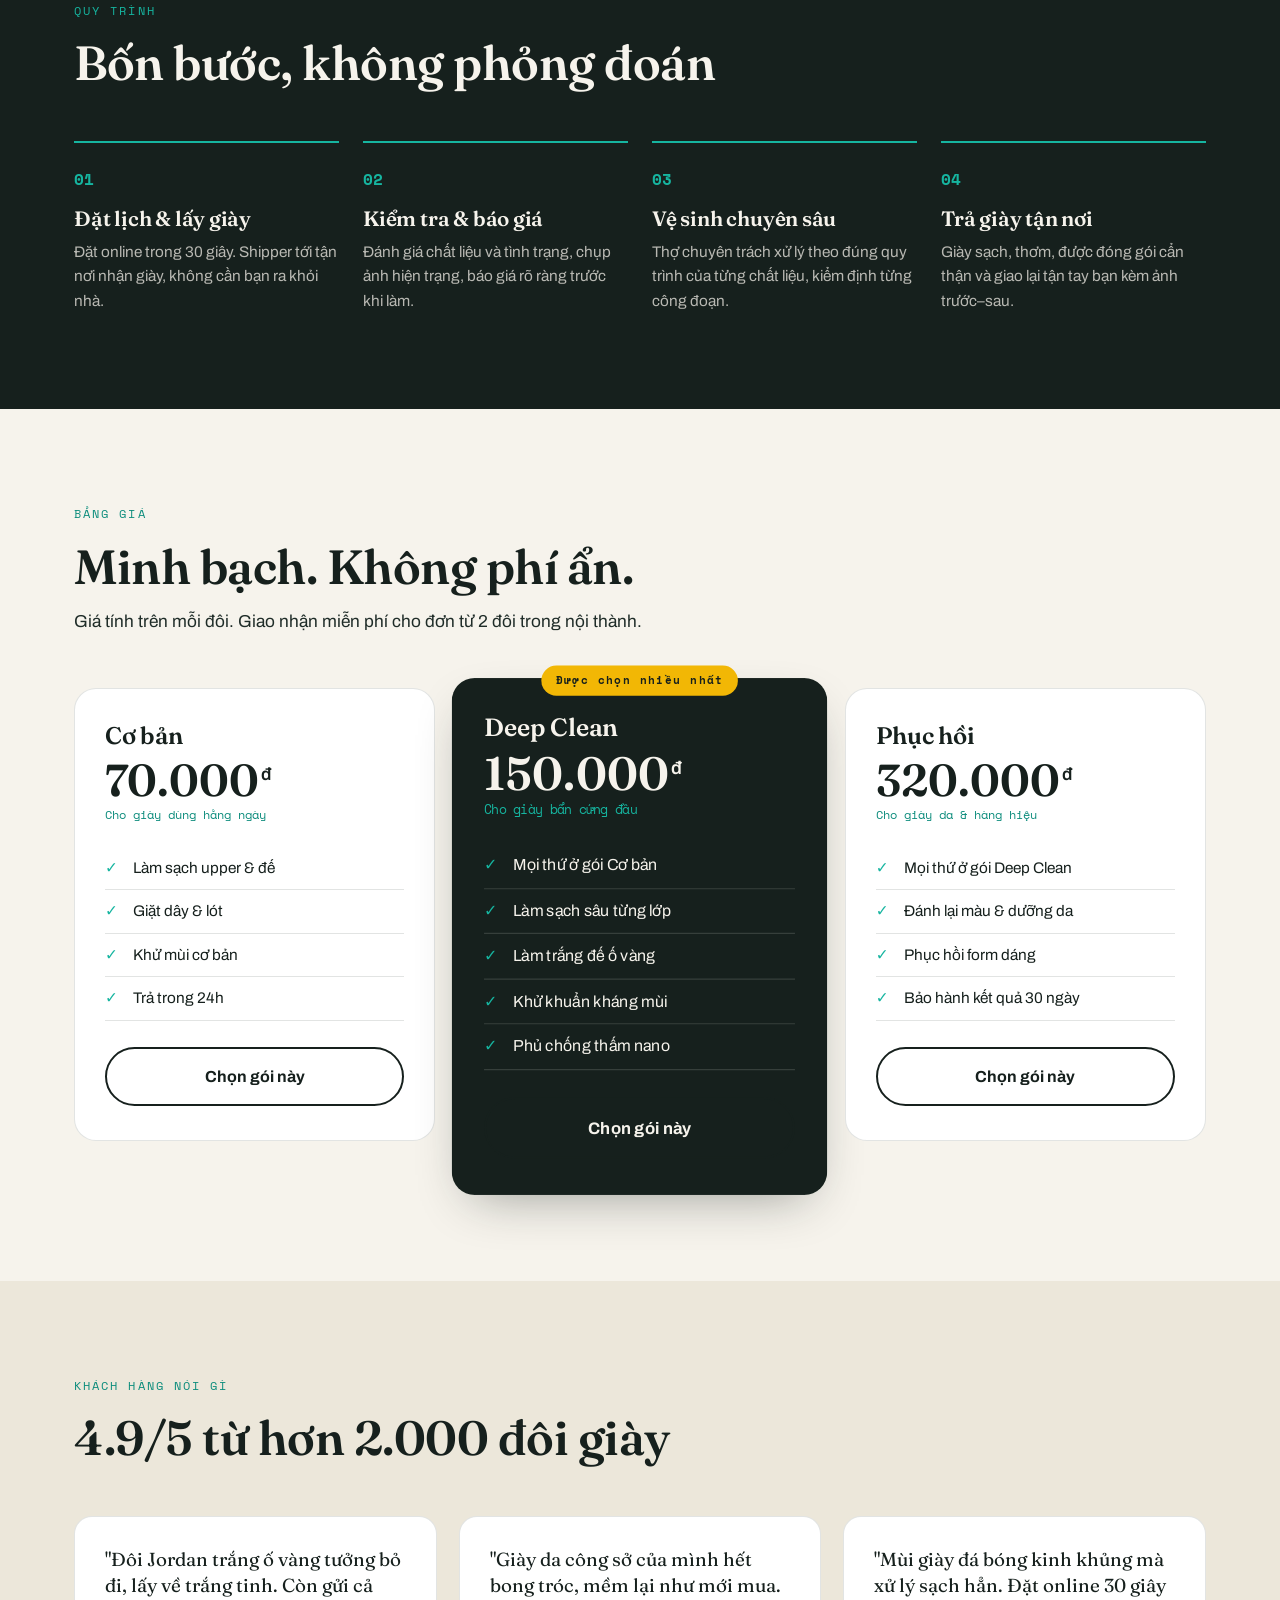
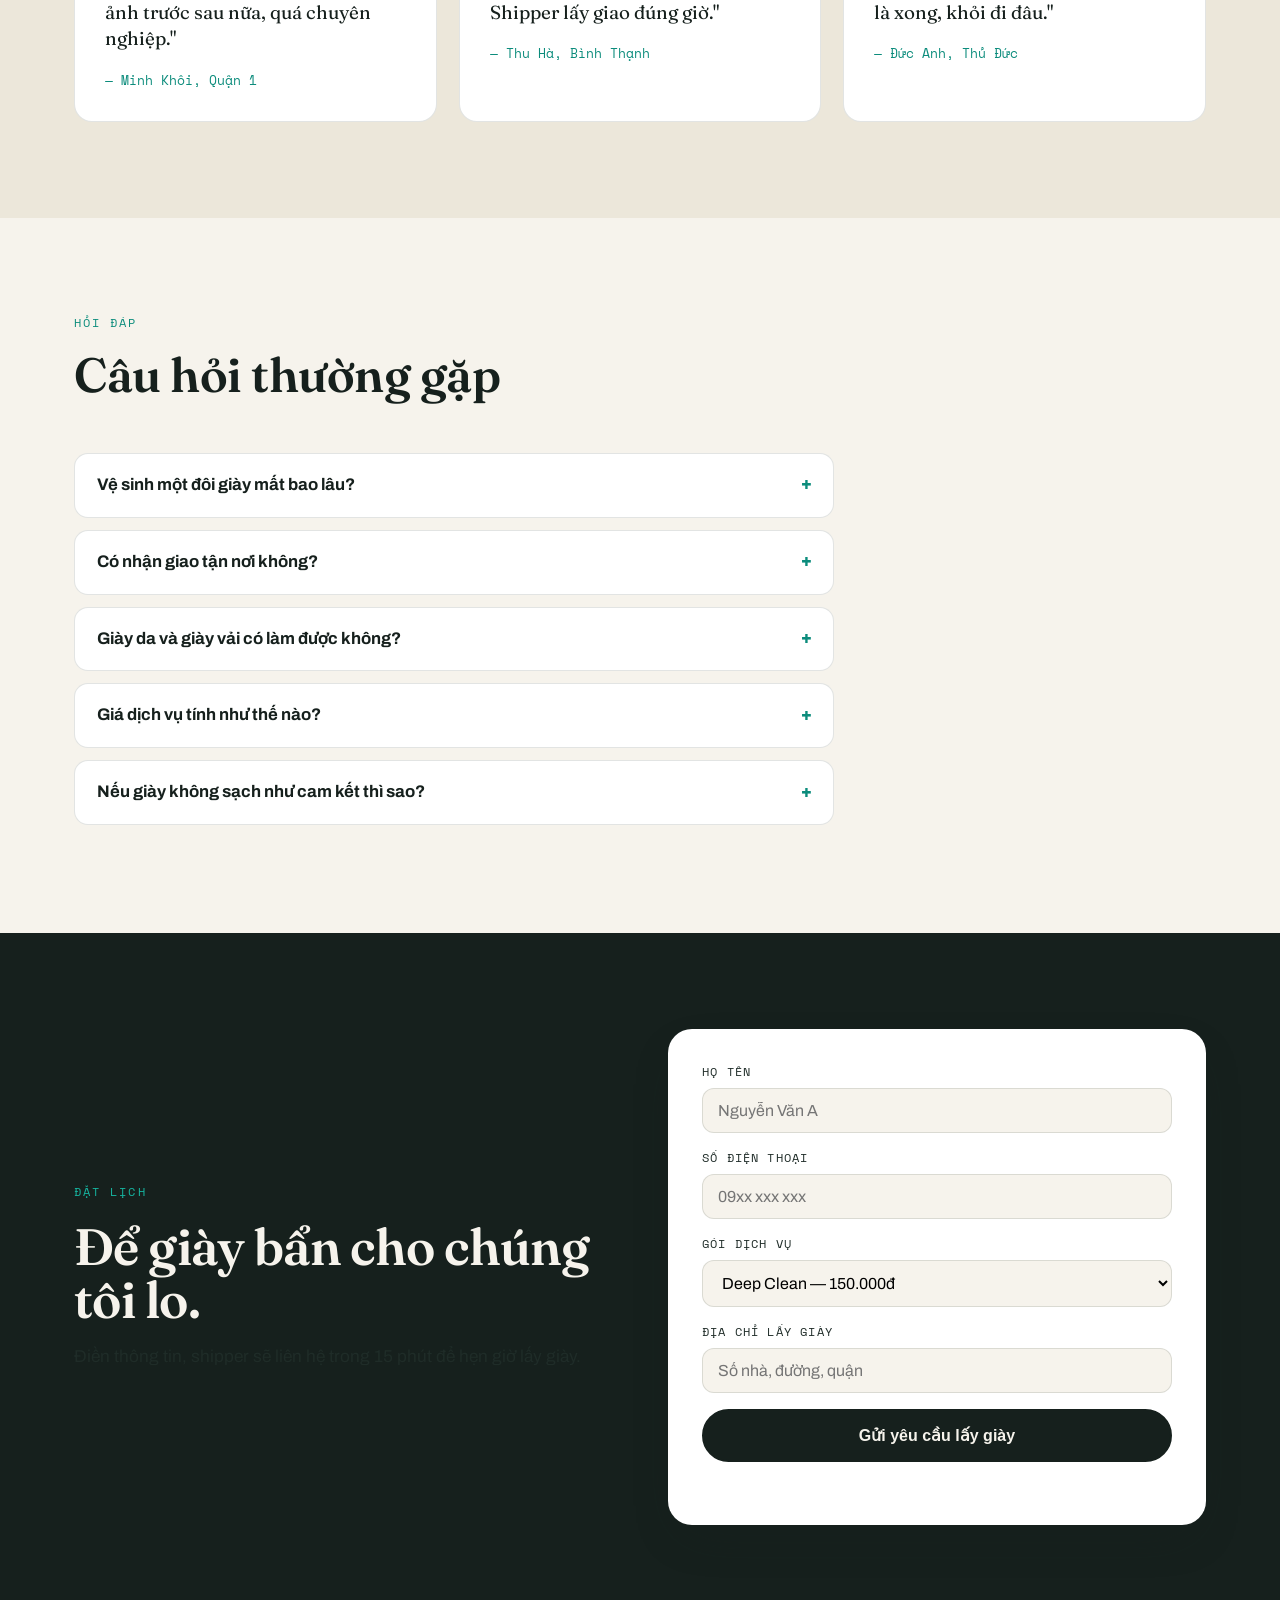
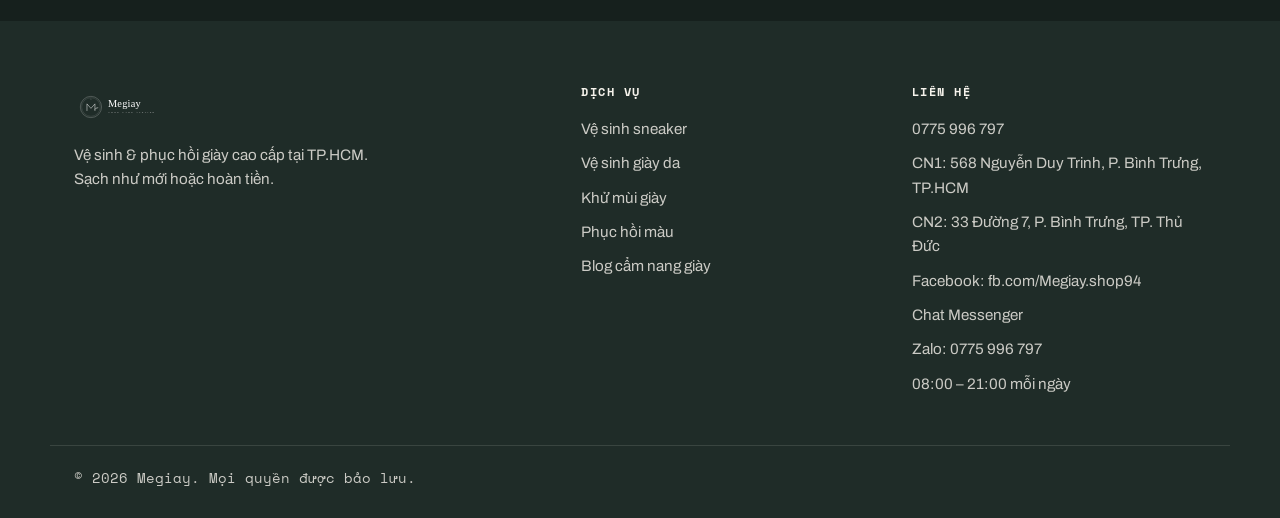
==== commit 9f6285c0: "CRO/SEO sprint: FAQ section, mobile nav, sticky CTA, og image, related posts - Add real images/og-co" ====
--- a/index.html
+++ b/index.html
@@ -19,7 +19,7 @@
 <meta name="keywords" content="vệ sinh giày, giặt giày, vệ sinh giày sneaker, làm sạch giày da, vệ sinh giày tphcm, giặt giày tận nơi, phục hồi giày, khử mùi giày">
 <meta name="robots" content="index, follow, max-image-preview:large">
 <meta name="author" content="Megiay">
-<link rel="canonical" href="https://megiay.vn/">
+<link rel="canonical" href="https://megiay.vercel.app/">
 <link rel="icon" type="image/png" sizes="32x32" href="favicon-32.png">
 <link rel="apple-touch-icon" sizes="180x180" href="favicon-180.png">
 
@@ -29,8 +29,8 @@
 <meta property="og:site_name" content="Megiay">
 <meta property="og:title" content="Megiay — Vệ Sinh Giày Cao Cấp tại TP.HCM">
 <meta property="og:description" content="Làm sạch sâu, khử mùi, phục hồi màu giày. Nhận & giao tận nơi. Cam kết sạch như mới hoặc hoàn tiền.">
-<meta property="og:url" content="https://megiay.vn/">
-<meta property="og:image" content="https://megiay.vn/images/og-cover.jpg">
+<meta property="og:url" content="https://megiay.vercel.app/">
+<meta property="og:image" content="https://megiay.vercel.app/images/og-cover.jpg">
 
 <!-- Twitter -->
 <meta name="twitter:card" content="summary_large_image">
@@ -39,7 +39,7 @@
 
 <link rel="preconnect" href="https://fonts.googleapis.com">
 <link rel="preconnect" href="https://fonts.gstatic.com" crossorigin>
-<link href="https://fonts.googleapis.com/css2?family=Archivo:wght@400;500;600;700;800;900&family=Fraunces:opsz,wght@9..144,400;9..144,500;9..144,600;9..144,700&family=Space+Mono:wght@400;700&display=swap" rel="stylesheet">
+<link href="https://fonts.googleapis.com/css2?family=Archivo:wght@400;500;700;800&family=Fraunces:opsz,wght@9..144,400;9..144,600;9..144,700&family=Space+Mono:wght@400;700&display=swap" rel="stylesheet">
 <link rel="stylesheet" href="assets/css/style.css">
 
 <!-- Structured Data: LocalBusiness -->
@@ -48,10 +48,10 @@
   "@context": "https://schema.org",
   "@type": "LocalBusiness",
   "name": "Megiay",
-  "image": "https://megiay.vn/images/og-cover.jpg",
+  "image": "https://megiay.vercel.app/images/og-cover.jpg",
   "description": "Dịch vụ vệ sinh, làm sạch và phục hồi giày sneaker, giày da chuyên nghiệp tại TP.HCM.",
-  "@id": "https://megiay.vn/",
-  "url": "https://megiay.vn/",
+  "@id": "https://megiay.vercel.app/",
+  "url": "https://megiay.vercel.app/",
   "telephone": "+84775996797",
   "priceRange": "₫₫",
   "address": {
@@ -77,20 +77,20 @@
   "@context": "https://schema.org",
   "@type": "LocalBusiness",
   "name": "Megiay — Chi nhánh Thủ Đức",
-  "image": "https://megiay.vn/images/og-cover.jpg",
+  "image": "https://megiay.vercel.app/images/og-cover.jpg",
   "description": "Chi nhánh vệ sinh, làm sạch và phục hồi giày Megiay tại TP. Thủ Đức.",
-  "@id": "https://megiay.vn/#thuduc",
-  "url": "https://megiay.vn/",
+  "@id": "https://megiay.vercel.app/#thuduc",
+  "url": "https://megiay.vercel.app/",
   "telephone": "+84775996797",
   "priceRange": "₫₫",
-  "parentOrganization": { "@type": "Organization", "name": "Megiay", "@id": "https://megiay.vn/" },
+  "parentOrganization": { "@type": "Organization", "name": "Megiay", "@id": "https://megiay.vercel.app/" },
   "address": {
     "@type": "PostalAddress",
     "streetAddress": "33 Đường 7, Phường Bình Trưng",
     "addressLocality": "TP. Thủ Đức, TP. Hồ Chí Minh",
     "addressCountry": "VN"
   },
-  "hasMap": "https://www.google.com/maps/search/?api=1&query=33+%C4%90%C6%B0%E1%BB%9Dng+7,+Ph%C6%B0%E1%BB%9Dng+B%C3%ACnh+Tr%C6%B0ng,+Th%E1%BB%A7+%C4%90%E1%BB%A9c",
+  "hasMap": "https://maps.app.goo.gl/b6y9tKa2bbrD2FoD6",
   "openingHoursSpecification": {
     "@type": "OpeningHoursSpecification",
     "dayOfWeek": ["Monday","Tuesday","Wednesday","Thursday","Friday","Saturday","Sunday"],
@@ -125,7 +125,9 @@
   "mainEntity": [
     { "@type": "Question", "name": "Vệ sinh một đôi giày mất bao lâu?", "acceptedAnswer": { "@type": "Answer", "text": "Gói cơ bản hoàn thành trong 24 giờ. Làm sạch sâu và phục hồi cần 48–72 giờ tùy tình trạng giày." } },
     { "@type": "Question", "name": "Có nhận giao tận nơi không?", "acceptedAnswer": { "@type": "Answer", "text": "Có. Chúng tôi nhận và giao tận nơi trong nội thành TP.HCM, miễn phí cho đơn từ 2 đôi." } },
-    { "@type": "Question", "name": "Giày da và giày vải có làm được không?", "acceptedAnswer": { "@type": "Answer", "text": "Được. Mỗi chất liệu có quy trình và dung dịch riêng: da, lộn, vải canvas, suede, knit." } }
+    { "@type": "Question", "name": "Giày da và giày vải có làm được không?", "acceptedAnswer": { "@type": "Answer", "text": "Được. Mỗi chất liệu có quy trình và dung dịch riêng: da, lộn, vải canvas, suede, knit." } },
+    { "@type": "Question", "name": "Giá dịch vụ tính như thế nào?", "acceptedAnswer": { "@type": "Answer", "text": "Giá tính trên mỗi đôi: Cơ bản 70.000đ, Deep Clean 150.000đ, Phục hồi 320.000đ. Giao nhận miễn phí cho đơn từ 2 đôi trong nội thành TP.HCM, không phí ẩn." } },
+    { "@type": "Question", "name": "Nếu giày không sạch như cam kết thì sao?", "acceptedAnswer": { "@type": "Answer", "text": "Chúng tôi cam kết sạch như mới hoặc hoàn tiền 100%. Gói Phục hồi còn được bảo hành kết quả 30 ngày." } }
   ]
 }
 </script>
@@ -139,7 +141,7 @@
     <a href="#top" class="brand" aria-label="Megiay trang chủ">
       <img src="assets/logo/megiay-horizontal-transparent.svg" alt="Megiay" class="brand__logo">
     </a>
-    <nav class="nav__links" aria-label="Điều hướng chính">
+    <nav class="nav__links" id="navLinks" aria-label="Điều hướng chính">
       <a href="#services">Dịch vụ</a>
       <a href="#process">Quy trình</a>
       <a href="#pricing">Bảng giá</a>
@@ -148,6 +150,9 @@
       <a href="#faq">Hỏi đáp</a>
     </nav>
     <a href="#book" class="btn btn--sm">Đặt lịch ngay</a>
+    <button class="nav__burger" id="navBurger" aria-label="Mở menu" aria-expanded="false" aria-controls="navLinks">
+      <span></span><span></span><span></span>
+    </button>
   </div>
 </header>
 
@@ -313,6 +318,38 @@
   </div>
 </section>
 
+<!-- FAQ -->
+<section class="block" id="faq">
+  <div class="wrap">
+    <header class="block__head">
+      <p class="eyebrow">Hỏi đáp</p>
+      <h2>Câu hỏi thường gặp</h2>
+    </header>
+    <div class="faq">
+      <details class="faq__item">
+        <summary>Vệ sinh một đôi giày mất bao lâu?</summary>
+        <p>Gói cơ bản hoàn thành trong 24 giờ. Làm sạch sâu và phục hồi cần 48–72 giờ tùy tình trạng giày.</p>
+      </details>
+      <details class="faq__item">
+        <summary>Có nhận giao tận nơi không?</summary>
+        <p>Có. Chúng tôi nhận và giao tận nơi trong nội thành TP.HCM, miễn phí cho đơn từ 2 đôi.</p>
+      </details>
+      <details class="faq__item">
+        <summary>Giày da và giày vải có làm được không?</summary>
+        <p>Được. Mỗi chất liệu có quy trình và dung dịch riêng: da, lộn, vải canvas, suede, knit.</p>
+      </details>
+      <details class="faq__item">
+        <summary>Giá dịch vụ tính như thế nào?</summary>
+        <p>Giá tính trên mỗi đôi: Cơ bản 70.000đ, Deep Clean 150.000đ, Phục hồi 320.000đ. Giao nhận miễn phí cho đơn từ 2 đôi trong nội thành TP.HCM, không phí ẩn.</p>
+      </details>
+      <details class="faq__item">
+        <summary>Nếu giày không sạch như cam kết thì sao?</summary>
+        <p>Chúng tôi cam kết sạch như mới hoặc hoàn tiền 100%. Gói Phục hồi còn được bảo hành kết quả 30 ngày.</p>
+      </details>
+    </div>
+  </div>
+</section>
+
 <!-- BOOK / CTA -->
 <section class="block book" id="book">
   <div class="wrap book__inner">
@@ -322,6 +359,7 @@
       <p class="block__sub">Điền thông tin, shipper sẽ liên hệ trong 15 phút để hẹn giờ lấy giày.</p>
     </div>
     <form class="book__form" id="bookForm" novalidate>
+      <input type="text" name="website" tabindex="-1" autocomplete="off" aria-hidden="true" style="position:absolute;left:-9999px;width:1px;height:1px;opacity:0">
       <div class="field">
         <label for="name">Họ tên</label>
         <input id="name" name="name" type="text" required autocomplete="name" placeholder="Nguyễn Văn A">
@@ -371,7 +409,7 @@
       <h4>Liên hệ</h4>
       <a href="tel:+84775996797">0775 996 797</a>
       <a href="https://www.google.com/maps?q=10.787894,106.776201" target="_blank" rel="noopener">CN1: 568 Nguyễn Duy Trinh, P. Bình Trưng, TP.HCM</a>
-      <a href="https://www.google.com/maps/search/?api=1&query=33+%C4%90%C6%B0%E1%BB%9Dng+7,+Ph%C6%B0%E1%BB%9Dng+B%C3%ACnh+Tr%C6%B0ng,+Th%E1%BB%A7+%C4%90%E1%BB%A9c" target="_blank" rel="noopener">CN2: 33 Đường 7, P. Bình Trưng, TP. Thủ Đức</a>
+      <a href="https://maps.app.goo.gl/b6y9tKa2bbrD2FoD6" target="_blank" rel="noopener">CN2: 33 Đường 7, P. Bình Trưng, TP. Thủ Đức</a>
       <a href="https://www.facebook.com/Megiay.shop94" target="_blank" rel="noopener">Facebook: fb.com/Megiay.shop94</a>
       <a href="https://m.me/Megiay.shop94" target="_blank" rel="noopener">Chat Messenger</a>
       <a href="https://zalo.me/0775996797" target="_blank" rel="noopener">Zalo: 0775 996 797</a>
@@ -393,6 +431,12 @@
   </a>
 </div>
 
+<!-- Sticky mobile CTA bar -->
+<div class="mobilebar" aria-label="Hành động nhanh">
+  <a href="tel:+84775996797" class="mobilebar__call">📞 Gọi ngay</a>
+  <a href="#book" class="mobilebar__book">Đặt lịch lấy giày</a>
+</div>
+
 <script src="assets/js/main.js"></script>
 </body>
 </html>
--- a/assets/css/style.css
+++ b/assets/css/style.css
@@ -34,7 +34,7 @@
 .btn:hover{transform:translateY(-2px);background:var(--foam-deep);border-color:var(--foam-deep)}
 .btn--ghost{background:transparent;color:var(--ink)}
 .btn--ghost:hover{background:var(--ink);color:var(--paper);border-color:var(--ink)}
-.btn--sm{padding:10px 18px;font-size:.92rem}
+.btn--sm{padding:12px 18px;font-size:.92rem;min-height:44px}
 .btn--full{width:100%}
 .btn:focus-visible,a:focus-visible,input:focus-visible,select:focus-visible{outline:3px solid var(--citrus);outline-offset:2px}
 
@@ -180,6 +180,9 @@
 .posts{display:grid;grid-template-columns:repeat(3,1fr);gap:24px;padding:20px 0 0}
 .post-card{display:flex;flex-direction:column;background:#fff;border:1px solid var(--line);border-radius:18px;padding:28px 26px;transition:transform .2s,box-shadow .2s}
 .post-card:hover{transform:translateY(-6px);box-shadow:var(--shadow)}
+.post-card__thumb{display:block;margin:-28px -26px 20px;border-radius:18px 18px 0 0;overflow:hidden;aspect-ratio:16/10}
+.post-card__thumb img{width:100%;height:100%;object-fit:cover;display:block;transition:transform .3s}
+.post-card:hover .post-card__thumb img{transform:scale(1.04)}
 .post-card__meta{font-family:"Space Mono",monospace;font-size:.72rem;letter-spacing:.12em;text-transform:uppercase;color:var(--foam-deep)}
 .post-card h2{font-size:1.35rem;margin:14px 0 10px;line-height:1.18}
 .post-card p{font-size:.96rem;color:var(--ink-2);flex:1}
@@ -188,7 +191,11 @@
 
 /* Article page */
 .article{max-width:760px;margin:0 auto;padding:12px 0 40px}
-.article__head{margin-bottom:36px}
+.article__head{margin-bottom:28px}
+.article__hero{margin:0 0 36px}
+.article__hero img{width:100%;aspect-ratio:16/9;object-fit:cover;border-radius:20px;display:block}
+.article__hero figcaption{margin-top:10px;font-family:"Space Mono",monospace;font-size:.72rem;color:var(--ink-2);text-align:right}
+.article__hero a{color:var(--foam-deep)}
 .article__meta{font-family:"Space Mono",monospace;font-size:.76rem;letter-spacing:.1em;text-transform:uppercase;color:var(--foam-deep);margin-bottom:14px}
 .article h1{font-size:clamp(2rem,4.4vw,3.1rem);font-weight:600;line-height:1.08}
 .article__lede{font-size:1.2rem;color:var(--ink-2);margin-top:20px;line-height:1.5}
@@ -213,12 +220,51 @@
   .posts{grid-template-columns:1fr}
 }
 
+/* FAQ */
+.faq{max-width:760px}
+.faq__item{border:1px solid var(--line);border-radius:14px;background:#fff;margin-bottom:12px;overflow:hidden}
+.faq__item summary{cursor:pointer;padding:18px 22px;font-weight:700;font-size:1.05rem;list-style:none;position:relative;padding-right:48px}
+.faq__item summary::-webkit-details-marker{display:none}
+.faq__item summary::after{content:"+";position:absolute;right:20px;top:50%;transform:translateY(-50%);font-family:"Space Mono",monospace;font-size:1.3rem;color:var(--foam-deep);transition:transform .2s}
+.faq__item[open] summary::after{transform:translateY(-50%) rotate(45deg)}
+.faq__item p{padding:0 22px 18px;color:var(--ink-2);font-size:.98rem}
+
+/* Related posts (blog) */
+.related{margin-top:48px;border-top:1px solid var(--line);padding-top:28px}
+.related h3{font-size:1.3rem;margin-bottom:16px}
+.related ul{list-style:none;display:grid;gap:10px}
+.related a{color:var(--foam-deep);font-weight:700;text-decoration:none}
+.related a:hover{text-decoration:underline}
+
+/* Hamburger (hidden on desktop) */
+.nav__burger{display:none;background:none;border:0;cursor:pointer;padding:10px;margin-left:4px}
+.nav__burger span{display:block;width:22px;height:2px;background:var(--ink);margin:5px 0;transition:transform .2s,opacity .2s}
+.nav--open .nav__burger span:nth-child(1){transform:translateY(7px) rotate(45deg)}
+.nav--open .nav__burger span:nth-child(2){opacity:0}
+.nav--open .nav__burger span:nth-child(3){transform:translateY(-7px) rotate(-45deg)}
+
+/* Sticky mobile CTA bar (hidden on desktop) */
+.mobilebar{display:none}
+
 /* Responsive */
 @media(max-width:900px){
   .hero__grid,.book__inner{grid-template-columns:1fr;gap:38px}
   .cards,.steps,.plans,.quotes,.foot__grid{grid-template-columns:1fr 1fr}
-  .nav__links{display:none}
   .plan--featured{transform:none}
+  /* Mobile nav dropdown */
+  .nav__burger{display:block}
+  .nav__links{display:none;position:absolute;top:72px;left:0;right:0;background:var(--paper);border-bottom:1px solid var(--line);flex-direction:column;gap:0;padding:8px 24px 16px;box-shadow:0 18px 30px -18px rgba(22,32,29,.3)}
+  .nav--open .nav__links{display:flex}
+  .nav__links a{padding:14px 0;border-bottom:1px solid var(--line);font-size:1.05rem;min-height:44px;display:flex;align-items:center}
+  .nav__links a:last-child{border-bottom:0}
+  /* Sticky bottom CTA */
+  .mobilebar{display:flex;position:fixed;left:0;right:0;bottom:0;z-index:140;gap:1px;background:var(--line);border-top:1px solid var(--line);padding-bottom:env(safe-area-inset-bottom)}
+  .mobilebar a{flex:1;display:flex;align-items:center;justify-content:center;min-height:52px;font-weight:700;font-size:1rem}
+  .mobilebar__call{background:#fff;color:var(--ink)}
+  .mobilebar__book{background:var(--ink);color:var(--paper)}
+  /* Nhường chỗ cho bar: đẩy floats + footer lên */
+  .floats{bottom:84px}
+  .foot{padding-bottom:88px}
 }
 @media(max-width:560px){
   body{font-size:17px}
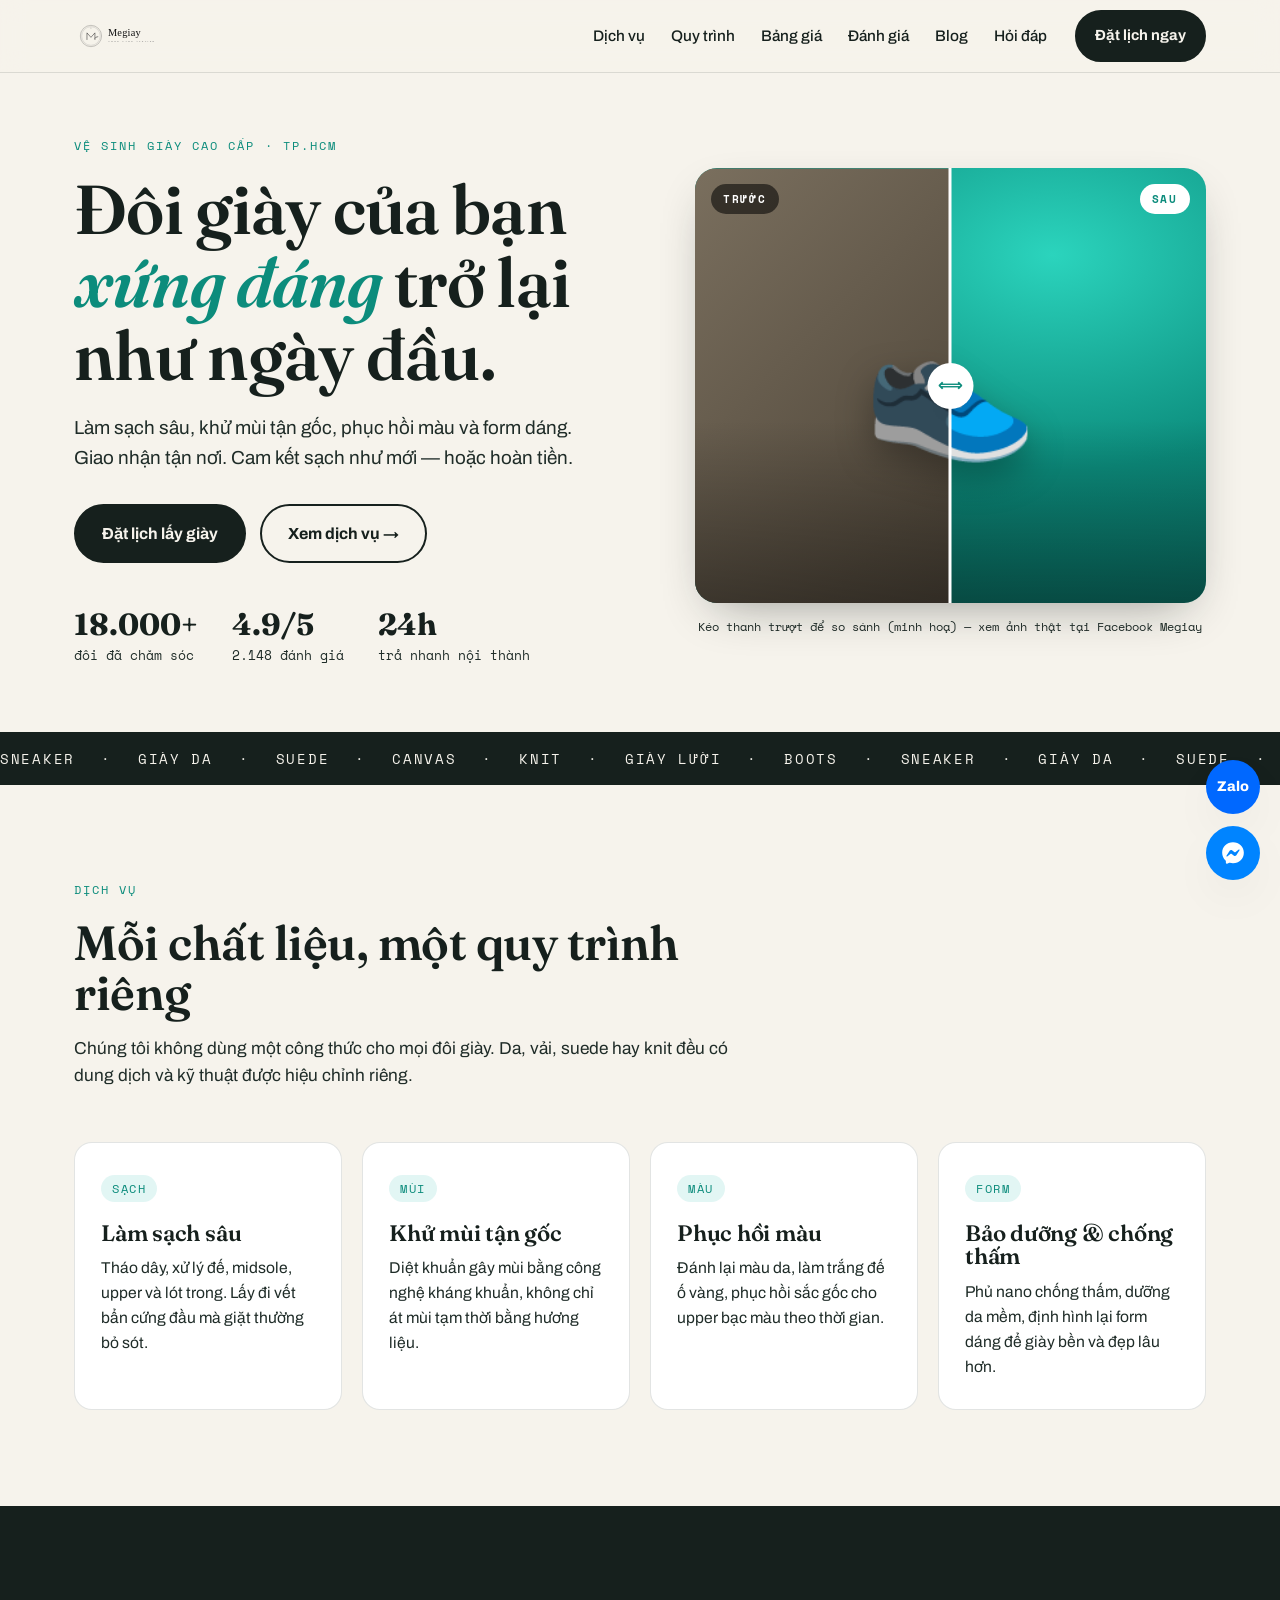
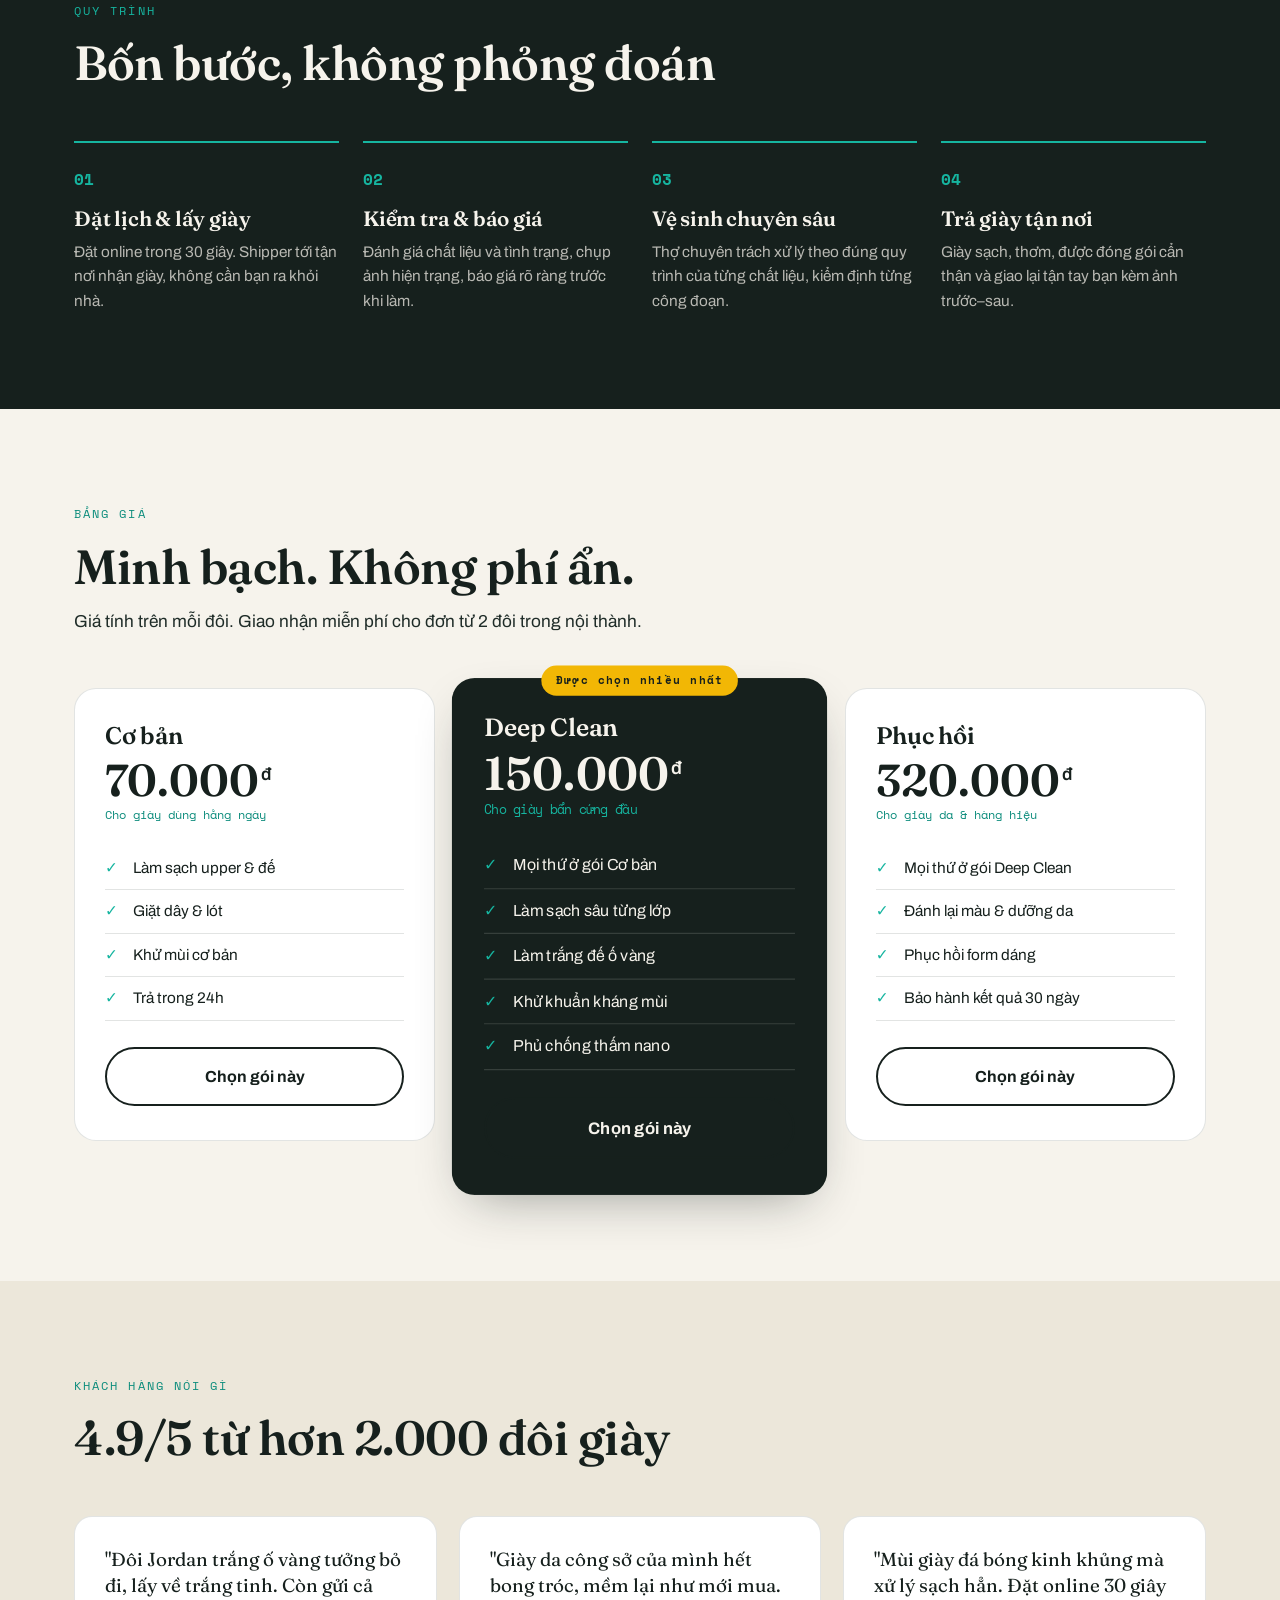
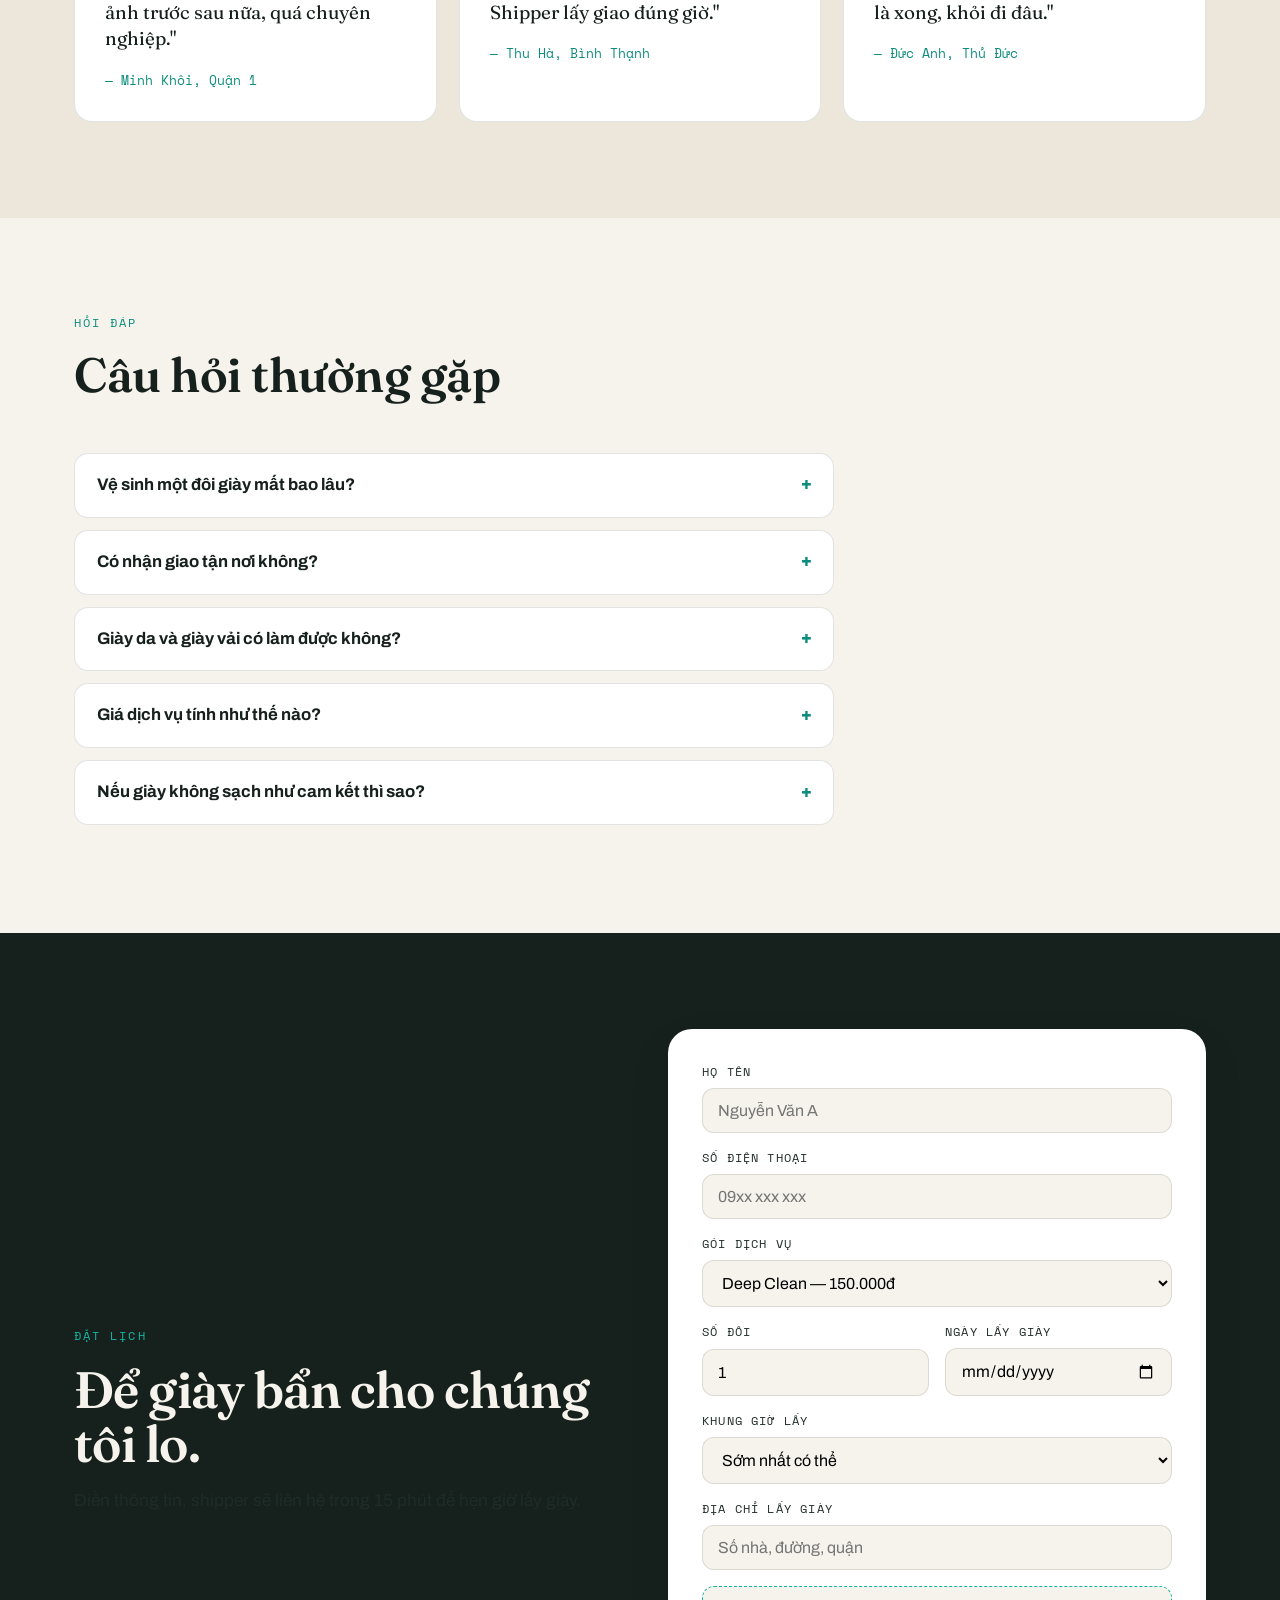
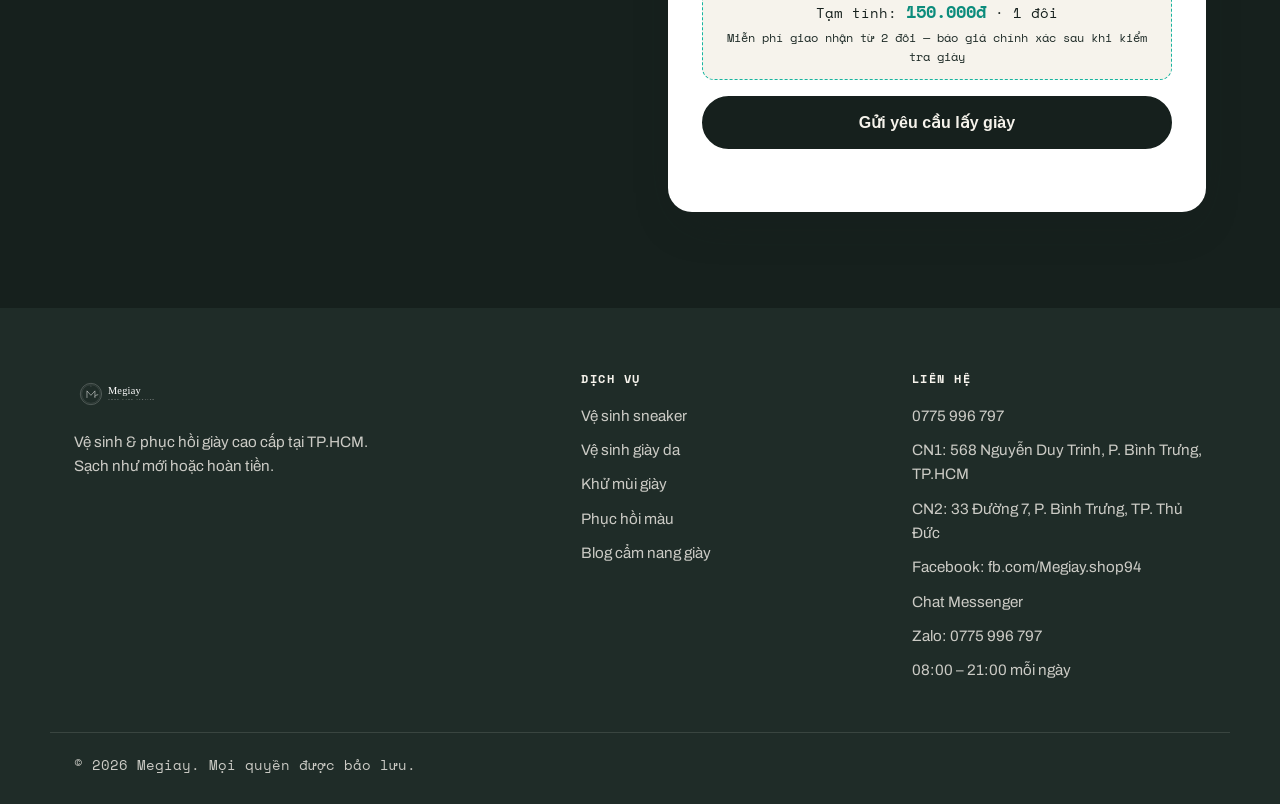
==== commit 4361dacc: "Conversion sprint: booking form upgrade with live price estimate - Form: add pairs stepper (1-20), p" ====
--- a/index.html
+++ b/index.html
@@ -183,7 +183,7 @@
         <div class="ba__handle" id="baHandle"><span></span></div>
         <input class="ba__range" id="baRange" type="range" min="0" max="100" value="50" aria-label="Kéo để so sánh trước và sau">
       </div>
-      <figcaption>Kéo thanh trượt — kết quả thật từ gói Deep Clean</figcaption>
+      <figcaption>Kéo thanh trượt để so sánh (minh hoạ) — xem ảnh thật tại Facebook Megiay</figcaption>
     </figure>
   </div>
   <div class="marquee" aria-hidden="true">
@@ -377,10 +377,30 @@
           <option>Tư vấn thêm</option>
         </select>
       </div>
+      <div class="form__row">
+        <div class="field">
+          <label for="pairs">Số đôi</label>
+          <input id="pairs" name="pairs" type="number" min="1" max="20" value="1" inputmode="numeric">
+        </div>
+        <div class="field">
+          <label for="pickupDate">Ngày lấy giày</label>
+          <input id="pickupDate" name="pickupDate" type="date">
+        </div>
+      </div>
+      <div class="field">
+        <label for="slot">Khung giờ lấy</label>
+        <select id="slot" name="slot">
+          <option selected>Sớm nhất có thể</option>
+          <option>Sáng (8h–12h)</option>
+          <option>Chiều (12h–17h)</option>
+          <option>Tối (17h–21h)</option>
+        </select>
+      </div>
       <div class="field">
         <label for="addr">Địa chỉ lấy giày</label>
         <input id="addr" name="addr" type="text" autocomplete="street-address" placeholder="Số nhà, đường, quận">
       </div>
+      <p class="estimate" id="estimate" aria-live="polite"></p>
       <button class="btn btn--full" type="submit">Gửi yêu cầu lấy giày</button>
       <p class="book__note" id="formMsg" role="status"></p>
     </form>
--- a/assets/css/style.css
+++ b/assets/css/style.css
@@ -139,6 +139,10 @@
 .book__copy h2{font-size:clamp(2rem,4vw,3.2rem)}
 .book__form{background:#fff;color:var(--ink);border-radius:24px;padding:34px;display:grid;gap:16px;box-shadow:var(--shadow)}
 .field{display:grid;gap:6px}
+.form__row{display:grid;grid-template-columns:1fr 1fr;gap:16px}
+.estimate{background:var(--paper);border:1.5px dashed var(--foam);border-radius:12px;padding:12px 16px;text-align:center;font-family:"Space Mono",monospace;font-size:.88rem;color:var(--ink)}
+.estimate strong{color:var(--foam-deep);font-size:1.05rem}
+.estimate small{display:block;margin-top:2px;color:var(--ink-2);font-size:.76rem}
 .field label{font-family:"Space Mono",monospace;font-size:.74rem;letter-spacing:.1em;text-transform:uppercase;color:var(--ink-2)}
 .field input,.field select{padding:13px 15px;border:1.5px solid var(--line);border-radius:12px;font-size:1rem;font-family:inherit;background:var(--paper)}
 .field input:focus,.field select:focus{border-color:var(--foam);background:#fff}
